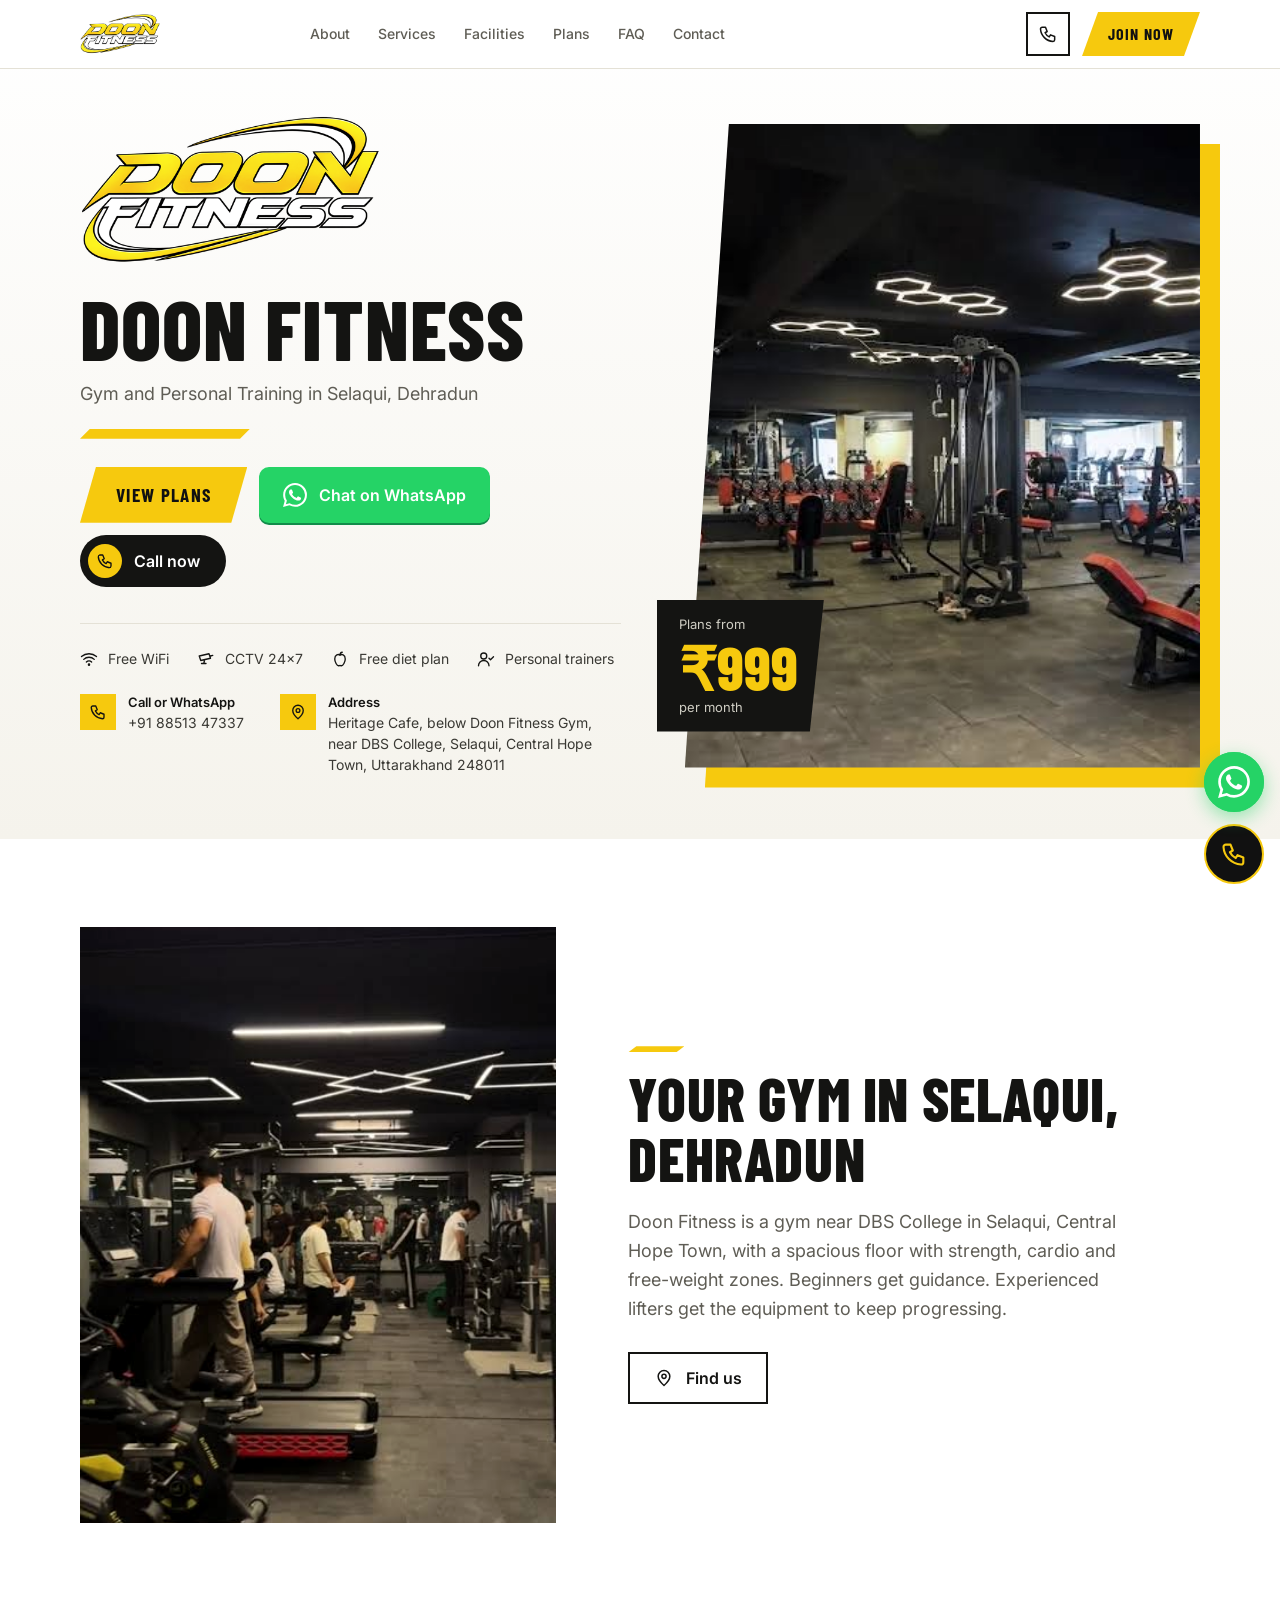
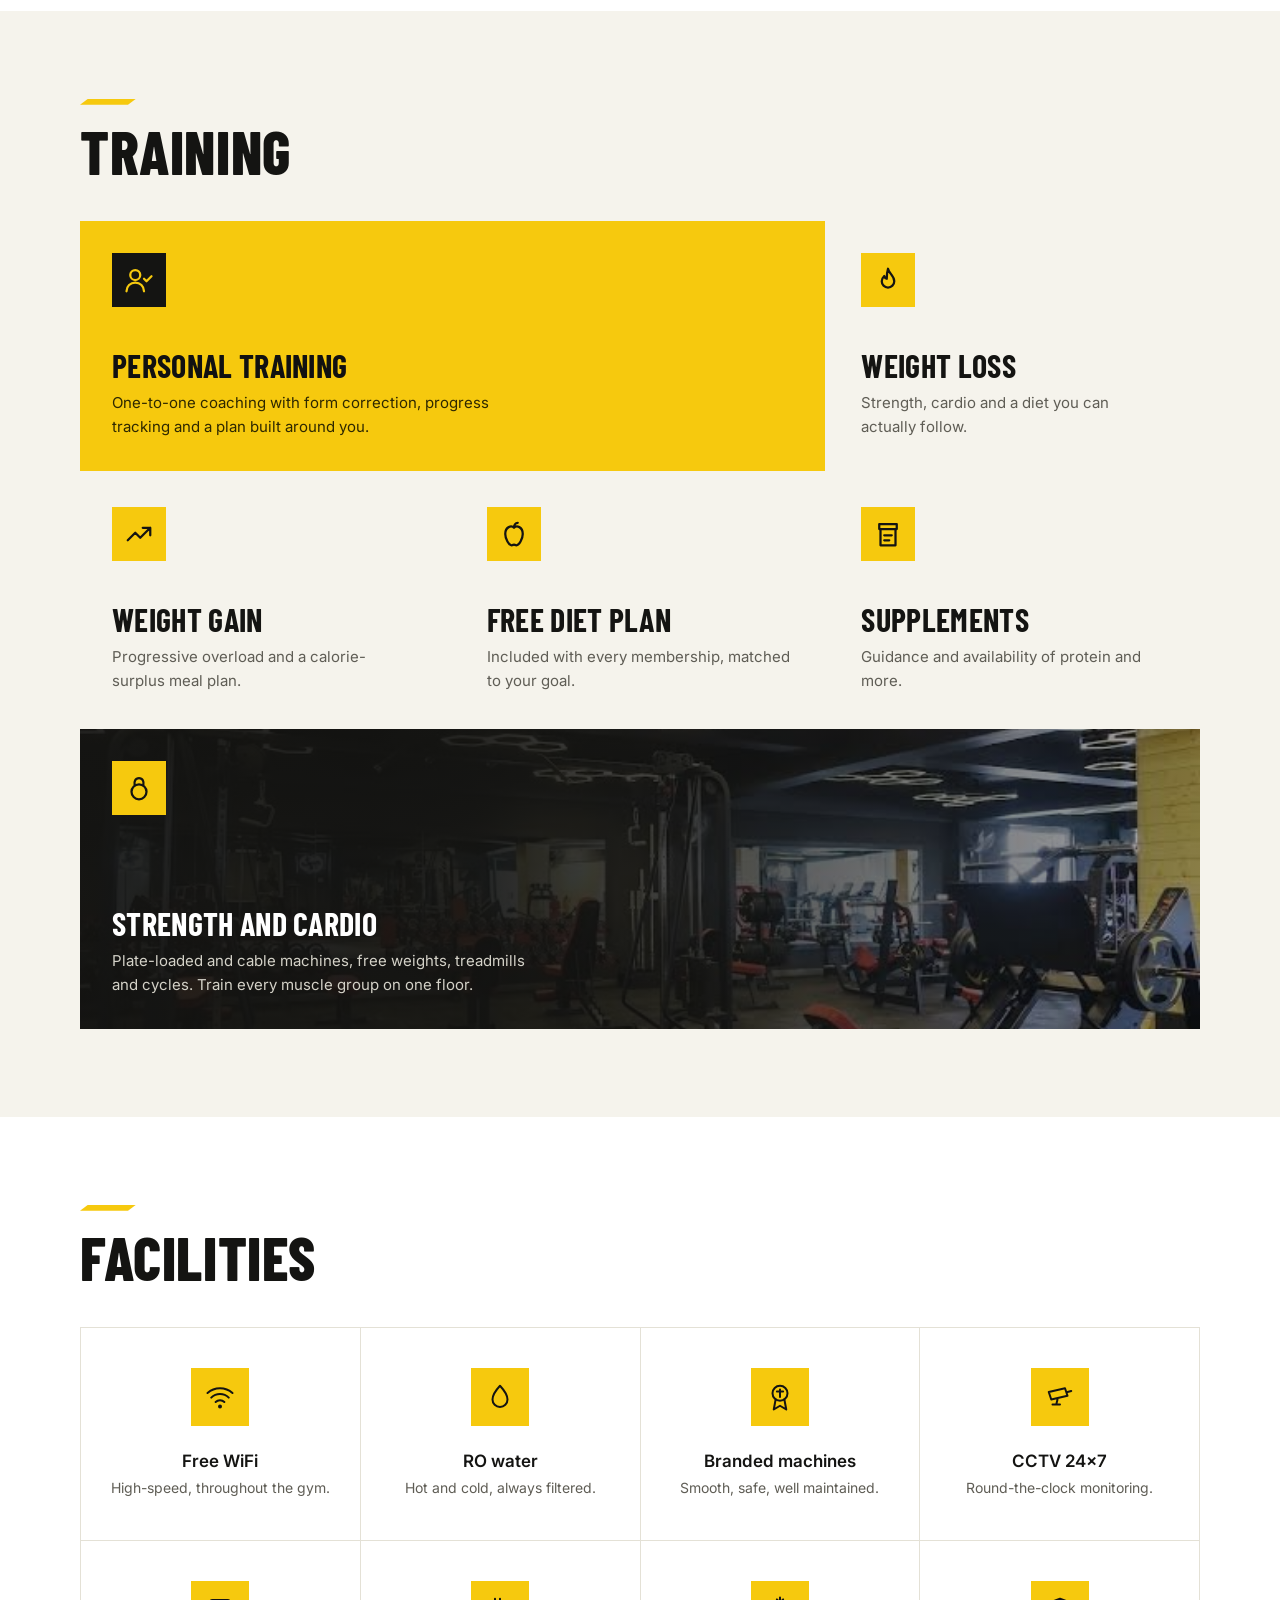
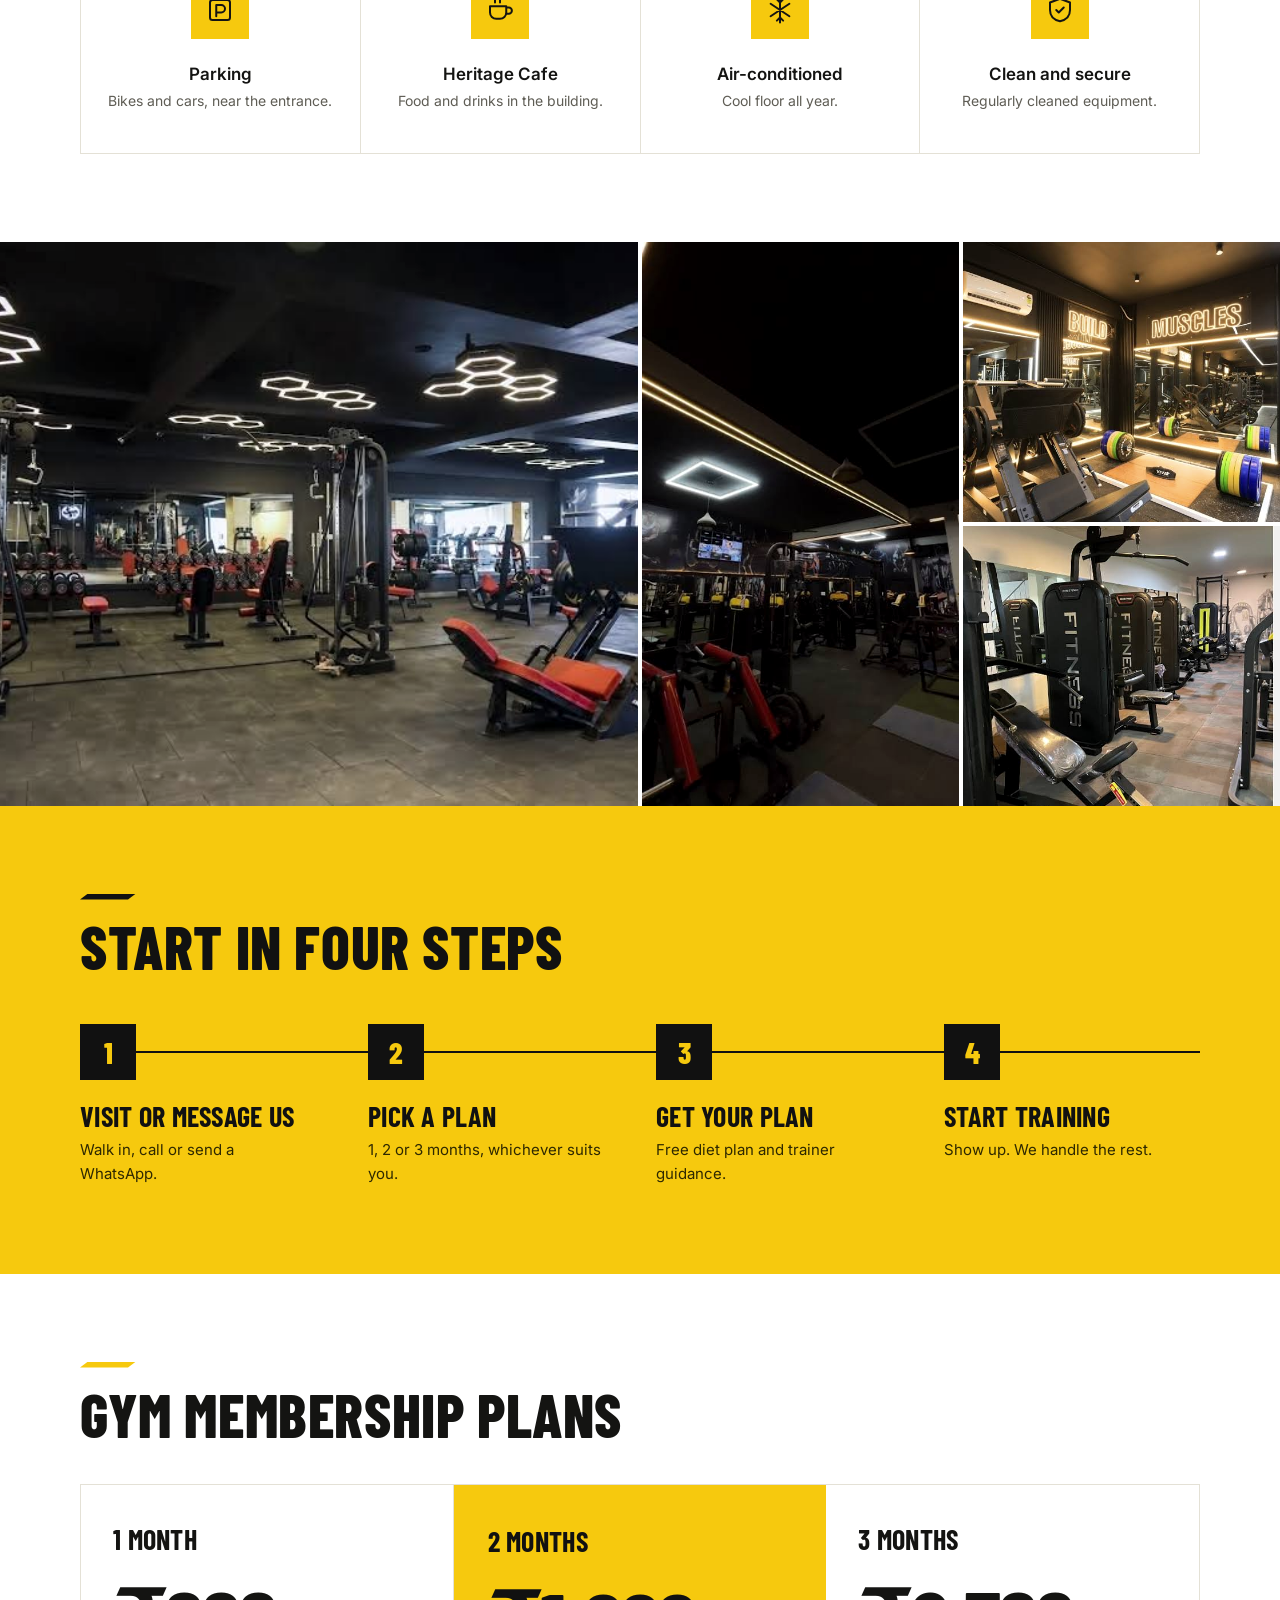
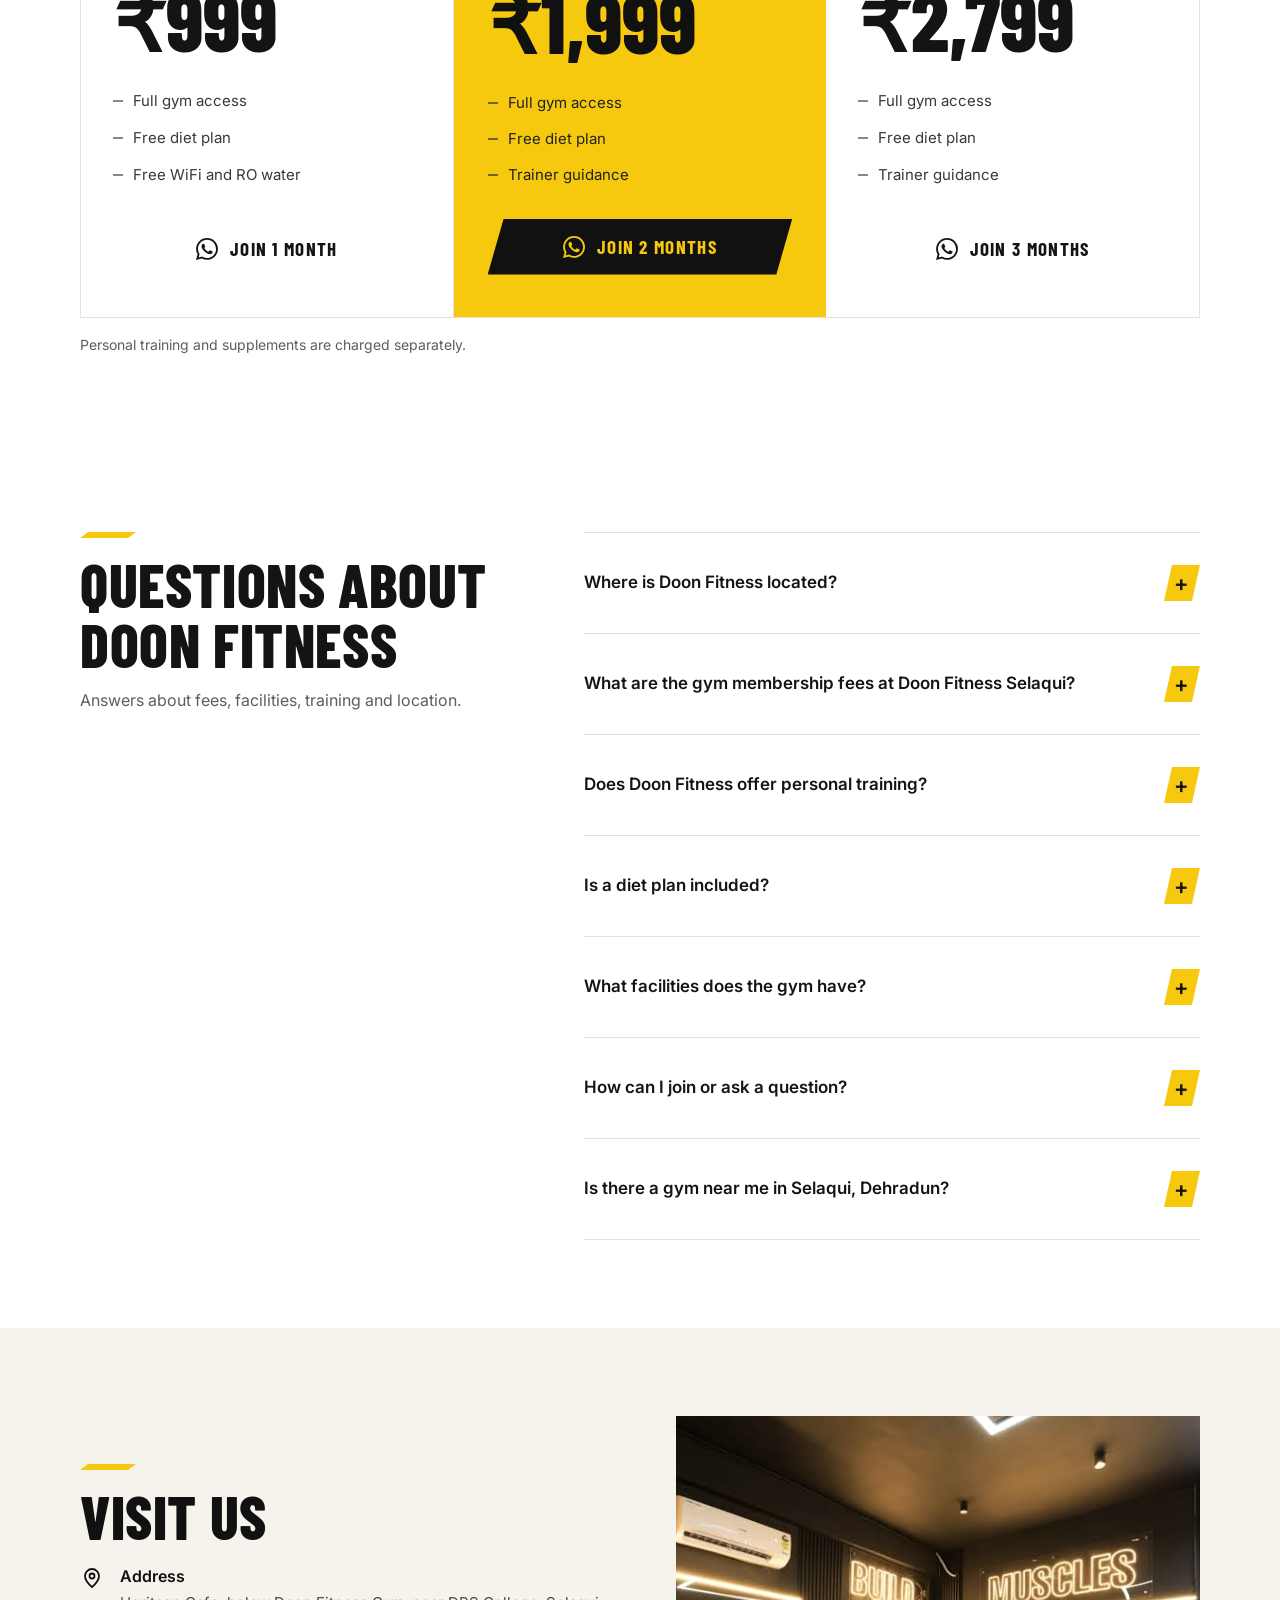
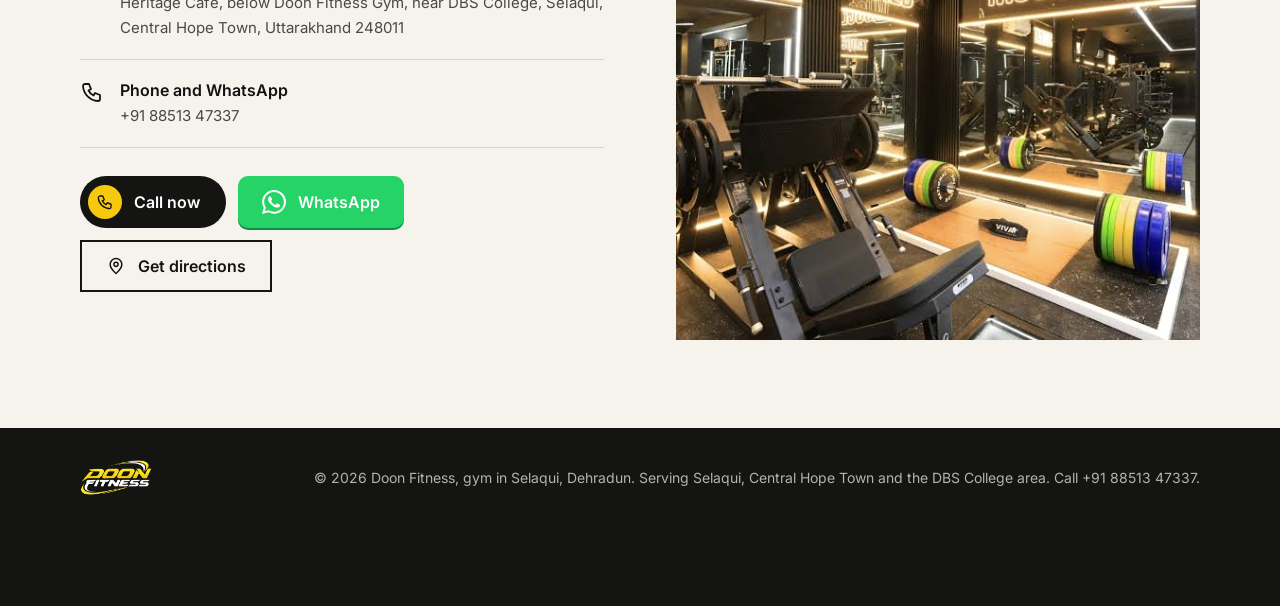
==== index.html @ a1b89c95 "Add files via upload" ====
<!DOCTYPE html>
<html lang="en-IN"><head><meta charset="utf-8">
<meta name="viewport" content="width=device-width, initial-scale=1, viewport-fit=cover">
<title>Doon Fitness Selaqui | Best Gym Near Me in Selaqui, Dehradun | Plans from ₹999</title>
<meta name="description" content="Doon Fitness – gym in Selaqui, Dehradun near DBS College. Branded machines, personal training, free diet plan, free WiFi, RO water, CCTV and parking. Memberships from ₹999/month. Call +91 88513 47337.">
<meta name="keywords" content="Doon Fitness, Doon Fitness Selaqui, Doon Fitness gym, gym near me Selaqui, gym in Selaqui, gym in Selaqui Dehradun, gym near DBS College Selaqui, gym near Central Hope Town, best gym in Selaqui, gym in Dehradun, gym near me Dehradun, personal trainer in Selaqui, personal training Dehradun, gym membership Selaqui, gym fees Selaqui, affordable gym Dehradun, weight loss gym Dehradun, weight gain training Dehradun, gym with diet plan, gym with cafe, 24x7 CCTV gym, fitness centre Selaqui, Uttarakhand gym 248011">
<meta name="author" content="Doon Fitness"><meta name="robots" content="index, follow, max-image-preview:large, max-snippet:-1">
<meta name="theme-color" content="#f6c90e"><meta name="format-detection" content="telephone=yes">
<meta name="geo.region" content="IN-UT"><meta name="geo.placename" content="Selaqui, Dehradun"><meta name="ICBM" content="Selaqui, Dehradun, Uttarakhand, India">
<meta name="language" content="en-IN"><meta name="rating" content="general"><meta name="coverage" content="Worldwide">
<meta property="og:type" content="website"><meta property="og:site_name" content="Doon Fitness"><meta property="og:locale" content="en_IN">
<meta property="og:title" content="Doon Fitness Selaqui | Best Gym Near Me in Selaqui, Dehradun | Plans from ₹999"><meta property="og:description" content="Doon Fitness – gym in Selaqui, Dehradun near DBS College. Branded machines, personal training, free diet plan, free WiFi, RO water, CCTV and parking. Memberships from ₹999/month. Call +91 88513 47337.">
<meta property="business:contact_data:street_address" content="Heritage Cafe, near DBS College, Selaqui"><meta property="business:contact_data:locality" content="Dehradun"><meta property="business:contact_data:region" content="Uttarakhand"><meta property="business:contact_data:postal_code" content="248011"><meta property="business:contact_data:country_name" content="India"><meta property="business:contact_data:phone_number" content="+918851347337">
<meta name="twitter:card" content="summary_large_image"><meta name="twitter:title" content="Doon Fitness Selaqui | Best Gym Near Me in Selaqui, Dehradun | Plans from ₹999"><meta name="twitter:description" content="Doon Fitness – gym in Selaqui, Dehradun near DBS College. Branded machines, personal training, free diet plan, free WiFi, RO water, CCTV and parking. Memberships from ₹999/month. Call +91 88513 47337.">
<script type="application/ld+json">{"@context": "https://schema.org", "@type": "ExerciseGym", "name": "Doon Fitness", "alternateName": ["Doon Fitness Gym", "Doon Fitness Selaqui"], "description": "Doon Fitness – gym in Selaqui, Dehradun near DBS College. Branded machines, personal training, free diet plan, free WiFi, RO water, CCTV and parking. Memberships from ₹999/month. Call +91 88513 47337.", "telephone": "+918851347337", "priceRange": "₹999–₹2,799", "currenciesAccepted": "INR", "address": {"@type": "PostalAddress", "streetAddress": "Heritage Cafe, below Doon Fitness Gym, near DBS College, Selaqui, Central Hope Town", "addressLocality": "Selaqui, Dehradun", "addressRegion": "Uttarakhand", "postalCode": "248011", "addressCountry": "IN"}, "areaServed": ["Selaqui", "Central Hope Town", "Dehradun", "DBS College area"], "amenityFeature": [{"@type": "LocationFeatureSpecification", "name": "Free WiFi", "value": true}, {"@type": "LocationFeatureSpecification", "name": "RO drinking water, hot and cold", "value": true}, {"@type": "LocationFeatureSpecification", "name": "CCTV 24x7 monitoring", "value": true}, {"@type": "LocationFeatureSpecification", "name": "Parking", "value": true}, {"@type": "LocationFeatureSpecification", "name": "Cafe", "value": true}, {"@type": "LocationFeatureSpecification", "name": "Air conditioning", "value": true}, {"@type": "LocationFeatureSpecification", "name": "Branded gym machines", "value": true}, {"@type": "LocationFeatureSpecification", "name": "Free diet plan", "value": true}, {"@type": "LocationFeatureSpecification", "name": "Personal training", "value": true}], "makesOffer": [{"@type": "Offer", "name": "1 month membership", "price": "999", "priceCurrency": "INR", "category": "Gym membership"}, {"@type": "Offer", "name": "2 months membership", "price": "1999", "priceCurrency": "INR", "category": "Gym membership"}, {"@type": "Offer", "name": "3 months membership", "price": "2799", "priceCurrency": "INR", "category": "Gym membership"}], "knowsAbout": ["Personal training", "Weight loss", "Weight gain", "Strength training", "Cardio", "Diet planning"]}</script>
<script type="application/ld+json">{"@context": "https://schema.org", "@type": "FAQPage", "mainEntity": [{"@type": "Question", "name": "Where is Doon Fitness located?", "acceptedAnswer": {"@type": "Answer", "text": "Doon Fitness is at Heritage Cafe, below Doon Fitness Gym, near DBS College, Selaqui, Central Hope Town, Uttarakhand 248011."}}, {"@type": "Question", "name": "What are the gym membership fees at Doon Fitness Selaqui?", "acceptedAnswer": {"@type": "Answer", "text": "Plans are ₹999 for 1 month, ₹1,999 for 2 months and ₹2,799 for 3 months."}}, {"@type": "Question", "name": "Does Doon Fitness offer personal training?", "acceptedAnswer": {"@type": "Answer", "text": "Yes. Personal training is available for weight loss, weight gain and general fitness, and is charged separately from the membership."}}, {"@type": "Question", "name": "Is a diet plan included?", "acceptedAnswer": {"@type": "Answer", "text": "Yes. A free diet plan is included with membership, matched to your goal."}}, {"@type": "Question", "name": "What facilities does the gym have?", "acceptedAnswer": {"@type": "Answer", "text": "Branded machines, free high-speed WiFi, hot and cold RO water, CCTV with 24×7 monitoring, parking, an air-conditioned floor and Heritage Cafe in the same building."}}, {"@type": "Question", "name": "How can I join or ask a question?", "acceptedAnswer": {"@type": "Answer", "text": "Call or WhatsApp +91 88513 47337, or visit the gym near DBS College, Selaqui."}}, {"@type": "Question", "name": "Is there a gym near me in Selaqui, Dehradun?", "acceptedAnswer": {"@type": "Answer", "text": "Yes. Doon Fitness serves Selaqui, Central Hope Town and the DBS College area of Dehradun."}}]}</script>
<link rel="preconnect" href="https://fonts.googleapis.com"><link rel="preconnect" href="https://fonts.gstatic.com" crossorigin>
<link href="https://fonts.googleapis.com/css2?family=Barlow+Condensed:wght@600;700;800&family=Inter:wght@400;500;600&display=swap" rel="stylesheet">
<style>
:root{--bg:#0e0e0e;--bg2:#161616;--card:#1c1c1c;--line:#2d2d2d;--tx:#f5f5f0;--mu:#a8a8a0;--y:#ffd400;--yd:#1a1500;--wa:#25d366;--r:4px;box-sizing:border-box;padding-top:env(safe-area-inset-top,0px);padding-bottom:env(safe-area-inset-bottom,0px)}
html{scroll-behavior:smooth;scroll-padding-top:calc(72px + env(safe-area-inset-top,0px))}
*,*:before,*:after{box-sizing:inherit}
body{margin:0;background:var(--bg);color:var(--tx);font:16px/1.6 Inter,system-ui,sans-serif;-webkit-font-smoothing:antialiased}
h1,h2,h3{font-family:'Barlow Condensed','Arial Narrow',sans-serif;text-transform:uppercase;line-height:1;margin:0;letter-spacing:.01em}
h2{font-size:clamp(36px,6vw,60px);font-weight:800}h3{font-size:24px;font-weight:700}
p{margin:0}a{color:inherit;text-decoration:none}img{max-width:100%;display:block}
.i{width:24px;height:24px;fill:none;stroke:currentColor;stroke-width:1.8;stroke-linecap:round;stroke-linejoin:round;flex:none}
.w{max-width:1160px;margin:0 auto;padding:0 20px}
section{padding:88px 0}
.sh{margin-bottom:44px;max-width:620px}.sh p{color:var(--mu);margin-top:14px}
:focus-visible{outline:3px solid var(--y);outline-offset:3px}
.btn{display:inline-flex;align-items:center;justify-content:center;gap:10px;min-height:48px;padding:0 26px;border:2px solid var(--y);border-radius:var(--r);background:var(--y);color:#111;font:700 15px Inter,sans-serif;cursor:pointer;transition:background .2s,color .2s,transform .2s}
.btn:hover{background:transparent;color:var(--y)}.btn:active{transform:scale(.97)}
.btn.o{background:transparent;color:var(--tx);border-color:#555}.btn.o:hover{border-color:var(--y);color:var(--y)}
.btn.wa{background:var(--wa);border-color:var(--wa);color:#062b13}.btn.wa:hover{background:transparent;color:var(--wa)}
/* nav */
nav{position:fixed;top:0;left:0;right:0;z-index:50;padding-top:env(safe-area-inset-top,0px);background:rgba(14,14,14,.92);backdrop-filter:blur(10px);border-bottom:1px solid var(--line)}
nav .w{display:flex;align-items:center;justify-content:space-between;height:68px}
nav img{height:40px;width:auto}
.links{display:flex;gap:28px;font-size:14px;font-weight:500;color:var(--mu)}.links a:hover{color:var(--y)}
nav .btn{min-height:42px;padding:0 18px;font-size:14px}
/* hero */
.hero{position:relative;min-height:100svh;display:flex;align-items:center;padding:120px 0 80px;background:linear-gradient(90deg,rgba(14,14,14,.95) 30%,rgba(14,14,14,.45)),url([data-uri]) center/cover}
.hero h1{font-size:clamp(54px,11vw,128px);font-weight:800;max-width:900px}
.hero h1 em{font-style:normal;color:var(--y)}
.hero p{max-width:520px;color:#d4d4cc;margin:24px 0 32px;font-size:18px}
.cta{display:flex;flex-wrap:wrap;gap:12px}
.hero .logo{width:min(240px,55vw);margin-bottom:28px}
.pill{display:flex;flex-wrap:wrap;gap:10px;margin-top:40px}
.pill span{display:inline-flex;gap:8px;align-items:center;border:1px solid var(--line);background:rgba(0,0,0,.5);padding:8px 14px;border-radius:var(--r);font-size:14px}
.pill .i{width:18px;height:18px;color:var(--y)}
/* about */
.ab{display:grid;grid-template-columns:1.1fr 1fr;gap:48px;align-items:center}
.ab p{color:var(--mu);margin-top:18px}
.ab ul{list-style:none;padding:0;margin:24px 0 0;display:grid;gap:10px}
.ab li{display:flex;gap:10px;align-items:center}.ab li .i{color:var(--y);width:20px}
.ab .ph{display:grid;grid-template-columns:1fr 1fr;gap:12px}
.ph img{width:100%;height:100%;object-fit:cover;border-radius:var(--r)}
.ph .t{grid-row:span 2;aspect-ratio:9/16}.ph .s{aspect-ratio:1}
/* services */
.bg2{background:var(--bg2)}
.grid{display:grid;grid-template-columns:repeat(auto-fill,minmax(250px,1fr));gap:16px}
.card{background:var(--card);border:1px solid var(--line);border-radius:var(--r);padding:26px;transition:border-color .2s}
.card:hover{border-color:var(--y)}
.ic{width:52px;height:52px;display:grid;place-items:center;background:var(--yd);border:1px solid #4d4100;color:var(--y);border-radius:var(--r);margin-bottom:18px}
.card h3{margin-bottom:8px}.card p{color:var(--mu);font-size:15px}
/* gallery */
.gal{display:grid;grid-template-columns:repeat(4,1fr);grid-auto-rows:210px;gap:12px}
.gal img{width:100%;height:100%;object-fit:cover;border-radius:var(--r)}
.g1{grid-column:span 2;grid-row:span 2}.g2{grid-row:span 2}
/* plans */
.plans{display:grid;grid-template-columns:repeat(3,1fr);gap:16px;align-items:stretch}
.plan{display:flex;flex-direction:column;background:var(--card);border:1px solid var(--line);border-radius:var(--r);padding:32px 28px;position:relative}
.plan.f{border:2px solid var(--y);background:#1f1c0a}
.tag{position:absolute;top:-14px;left:28px;background:var(--y);color:#111;font:700 13px Inter;padding:4px 12px;border-radius:var(--r)}
.pr{font:800 68px/1 'Barlow Condensed';margin:16px 0 4px}.pr small{font-size:22px;color:var(--mu);font-weight:600}
.plan .sv{color:var(--y);font-size:14px;min-height:22px;font-weight:600}
.plan ul{list-style:none;padding:0;margin:22px 0 28px;display:grid;gap:12px;flex:1}
.plan li{display:flex;gap:10px;font-size:15px;color:#d4d4cc}.plan li .i{color:var(--y);width:20px;height:20px}
.plan .btn{width:100%}
.note{color:var(--mu);font-size:14px;margin-top:20px}
/* contact */
.ct{display:grid;grid-template-columns:1fr 1fr;gap:40px}
.row{display:flex;gap:16px;padding:18px 0;border-bottom:1px solid var(--line)}
.row .i{color:var(--y);margin-top:2px}.row b{display:block;font-weight:600}.row span{color:var(--mu);font-size:15px}
.ct .ph2{border-radius:var(--r);overflow:hidden;min-height:320px}.ph2 img{width:100%;height:100%;object-fit:cover}
footer{border-top:1px solid var(--line);padding:32px 0 110px;color:var(--mu);font-size:14px}
footer .w{display:flex;flex-wrap:wrap;gap:16px;align-items:center;justify-content:space-between}footer img{height:36px}
/* floating */
.fab{position:fixed;right:max(16px,env(safe-area-inset-right,0px));bottom:calc(16px + env(safe-area-inset-bottom,0px));z-index:60;display:grid;gap:12px}
.fab button,.fab a{width:58px;height:58px;display:grid;place-items:center;border:0;border-radius:var(--r);cursor:pointer;box-shadow:0 6px 20px rgba(0,0,0,.5)}
.fab .c{background:var(--y);color:#111}.fab .w1{background:var(--wa);color:#fff}
.fab .i{width:28px;height:28px}.fab .w1 .i{fill:currentColor;stroke:none}
.fab .w1:after{content:"";position:absolute}
/* popup */
.ov{position:fixed;inset:0;z-index:100;background:rgba(0,0,0,.7);display:none;align-items:flex-end;justify-content:center;padding:16px;padding-bottom:calc(16px + env(safe-area-inset-bottom,0px))}
.ov.on{display:flex}
.pop{width:100%;max-width:400px;background:#111;border:1px solid var(--line);border-radius:var(--r);overflow:hidden;animation:up .25s ease}
@keyframes up{from{transform:translateY(24px);opacity:0}}
.ph1{display:flex;align-items:center;gap:12px;padding:14px 16px;background:#075e54}
.ph1 b{display:block}.ph1 small{opacity:.8}.ph1 .x{margin-left:auto;background:none;border:0;color:#fff;cursor:pointer;width:44px;height:44px;display:grid;place-items:center;margin-right:-10px}
.av{width:44px;height:44px;background:#fff;border-radius:var(--r);display:grid;place-items:center}.av img{width:34px}
.chat{padding:18px 16px;min-height:150px;background:#0b141a}
.msg{max-width:88%;padding:10px 12px;border-radius:var(--r);font-size:15px;margin-bottom:10px}
.in{background:#202c33}.out{background:#005c4b;margin-left:auto;min-height:44px}
.cur:after{content:"|";animation:bl 1s steps(1) infinite}@keyframes bl{50%{opacity:0}}
.pop .fo{padding:14px 16px;display:grid;gap:10px;background:#111}
.chips{display:flex;flex-wrap:wrap;gap:8px}
.chips button{min-height:40px;padding:0 12px;background:var(--card);color:var(--tx);border:1px solid var(--line);border-radius:var(--r);cursor:pointer;font:500 13px Inter}
.chips button:hover,.chips button.a{border-color:var(--y);color:var(--y)}
@media(max-width:860px){.links{display:none}.ab,.ct,.plans{grid-template-columns:1fr}.gal{grid-template-columns:1fr 1fr;grid-auto-rows:170px}.g1{grid-column:span 2}section{padding:64px 0}.plans{gap:28px}}
@media(prefers-reduced-motion:reduce){*{animation:none!important;transition:none!important;scroll-behavior:auto!important}}

:root{--bg:#0d0d0c;--bg2:#141413;--line:#2a2a28;--tx:#f1efe8;--mu:#9d9b92;--y:#f6c90e;--r:0}
img{filter:contrast(1.04) saturate(.88)}
.hero{background:linear-gradient(180deg,rgba(13,13,12,.55),rgba(13,13,12,.2) 40%,rgba(13,13,12,.92)),url([data-uri]) center/cover;align-items:flex-end;padding:120px 0 72px}
.hero h1{font-size:clamp(64px,15vw,190px);font-weight:800;letter-spacing:-.01em;max-width:none}
.hero p{font-size:18px;max-width:440px;margin:22px 0 30px}
.strip{border-bottom:1px solid var(--line)}.strip .w{display:flex;flex-wrap:wrap;gap:12px 40px;padding-top:20px;padding-bottom:20px;font-size:14px;color:var(--mu)}
.strip span{display:inline-flex;gap:10px;align-items:center}.strip .i{width:18px;height:18px;color:var(--y)}
.ab{grid-template-columns:5fr 6fr;gap:72px}.ab>img{width:100%;aspect-ratio:4/5;object-fit:cover}
.ab p{font-size:18px;max-width:46ch;margin:20px 0 28px}
.list{display:grid;grid-template-columns:1fr 1fr;column-gap:72px;margin-top:40px}
.it{display:grid;grid-template-columns:24px 1fr;gap:18px;padding:24px 0;border-top:1px solid var(--line)}
.it .i{color:var(--y);margin-top:2px}
.it h3{font:600 18px Inter,sans-serif;text-transform:none;letter-spacing:0;line-height:1.3}.it p{color:var(--mu);font-size:15px;margin-top:4px}
.gl{padding:0}.gl .gal{gap:4px}
.gal{grid-auto-rows:260px}
.plans{gap:0;margin-top:40px;border:1px solid var(--line)}
.plan{border:0;border-right:1px solid var(--line);padding:40px 32px;background:none}.plan:last-child{border-right:0}
.plan.f{background:var(--y);color:#111}.plan.f li{color:#222}.plan.f .pr small{color:#333}
.plan h3{font-size:28px}.pr{font-size:84px;margin:24px 0 8px}
.plan ul{margin:20px 0 32px}.plan li{font-size:15px;padding-left:0}
.plan li:before{content:"";width:10px;height:2px;background:currentColor;margin-top:11px;flex:none;opacity:.6}
.btn.k{background:#111;border-color:#111;color:var(--y)}.btn.k:hover{background:transparent;color:#111}
.btn{font-weight:600}
.ct{gap:72px;align-items:center}.ct .ph2{min-height:420px}
.note{margin-top:16px}
.pop,.ph1 .av{border-radius:0}
@media(max-width:860px){.ab,.list,.ct{grid-template-columns:1fr;gap:0}.ab{gap:32px}.ct{gap:36px}.plans{gap:0}.plan{border-right:0;border-bottom:1px solid var(--line)}.plan:last-child{border-bottom:0}.pr{font-size:68px}.hero{padding-bottom:56px}}
.btn{--c1:var(--y);--c2:#f1efe8;--t1:#111;--t2:#111;position:relative;min-height:56px;padding:0 36px;border:0;border-radius:0;font:700 19px/1 'Barlow Condensed','Arial Narrow',sans-serif;letter-spacing:.07em;text-transform:uppercase;color:var(--t1);background:linear-gradient(100deg,var(--c2) 50%,var(--c1) 50%) 100% 0/220% 100%;clip-path:polygon(16px 0,100% 0,calc(100% - 16px) 100%,0 100%);transition:background-position .35s cubic-bezier(.7,0,.2,1),color .25s;gap:12px}
.btn:hover,.btn:focus-visible{background-position:0 0;color:var(--t2);transform:none}
.btn:active{transform:none;filter:brightness(.92)}
.btn.o{--c1:#26261f;--c2:var(--y);--t1:var(--tx);--t2:#111}
.btn.wa{--c1:#25d366;--c2:#f1efe8;--t1:#062b13;--t2:#062b13}
.btn.k{--c1:#111;--c2:#f1efe8;--t1:var(--y);--t2:#111}
.btn .i{width:20px;height:20px}
.btn:focus-visible{outline:none;box-shadow:none;filter:drop-shadow(0 0 0 var(--y)) brightness(1.05)}
nav .btn{min-height:44px;padding:0 26px;font-size:16px}
.plan .btn{width:100%}
.fab button,.fab a{width:56px;height:56px;box-shadow:none;clip-path:polygon(12px 0,100% 0,calc(100% - 12px) 100%,0 100%);transition:filter .2s}
.fab button:hover,.fab a:hover{filter:brightness(1.12)}
.chips button{border-radius:0;clip-path:polygon(8px 0,100% 0,calc(100% - 8px) 100%,0 100%);padding:0 18px;background:#26261f;border:0}
.chips button:hover{background:var(--y);color:#111}

.btn.wa,.btn.call,.btn.map{clip-path:none;font:600 16px/1 Inter,sans-serif;letter-spacing:0;text-transform:none;min-height:52px}
.btn.wa{background:#25d366;color:#fff;border-radius:10px;padding:0 24px;box-shadow:0 2px 0 #128c4a}
.btn.wa:hover,.btn.wa:focus-visible{background:#1ebe5b;color:#fff}
.btn .wi{fill:currentColor;stroke:none;width:24px;height:24px}
.btn.call{background:#f1efe8;color:#111;border-radius:999px;padding:0 26px 0 8px}
.btn.call:hover,.btn.call:focus-visible{background:#fff;color:#111}
.btn.call .i{box-sizing:content-box;width:18px;height:18px;padding:8px;background:#111;color:var(--y);border-radius:50%}
.btn.call:hover .i{animation:ring .5s}
@keyframes ring{25%{transform:rotate(-18deg)}60%{transform:rotate(14deg)}}
.btn.map{background:transparent;color:var(--tx);border:2px solid var(--tx);border-radius:0;padding:0 24px}
.btn.map:hover,.btn.map:focus-visible{background:var(--tx);color:#111}
.btn.map .i{color:var(--y)}.btn.map:hover .i{color:#111}
.btn.pl .wi{width:22px;height:22px}
.callsq{width:44px;height:44px;display:grid;place-items:center;border:2px solid var(--y);color:var(--y);margin-left:auto;margin-right:12px}
.callsq:hover{background:var(--y);color:#111}.callsq .i{width:20px;height:20px}
nav .w{gap:0}.links{margin:0 auto}
.fab button,.fab a{clip-path:none;border-radius:50%;width:60px;height:60px}
.fab .w1{position:relative;background:#25d366;color:#fff;box-shadow:0 6px 18px rgba(37,211,102,.45)}
.fab .w1:before{content:"";position:absolute;inset:0;border-radius:50%;border:2px solid #25d366;animation:pulse 2.4s ease-out infinite}
@keyframes pulse{from{transform:scale(1);opacity:.8}to{transform:scale(1.5);opacity:0}}
.fab .w1 .i{width:32px;height:32px}
.fab .c{background:#111;color:var(--y);border:2px solid var(--y)}
.pop{max-width:380px;background:#efeae2;border:0;border-radius:14px}
.ph1{background:#008069;padding:10px 12px 10px 4px;gap:8px}
.ph1 .x{margin:0;width:40px;height:44px}
.av{border-radius:50%;width:42px;height:42px;overflow:hidden}.av img{width:30px}
.ph1 small{font-size:12px;opacity:.85}
.hc{margin-left:auto;width:44px;height:44px;display:grid;place-items:center;color:#fff}
.chat{background:#efeae2;padding:14px 12px 16px;min-height:210px;display:flex;flex-direction:column;gap:8px}
.day{align-self:center;background:#fff;color:#54656f;font-size:12px;padding:4px 10px;border-radius:8px}
.msg.in{background:#fff;color:#111;border-radius:0 8px 8px 8px;align-self:flex-start;margin:0;box-shadow:0 1px 1px rgba(0,0,0,.13)}
.tm{display:block;text-align:right;font-size:11px;color:#667781;margin-top:2px}
.chat .chips{margin-top:6px}
.chat .chips button{clip-path:none;border-radius:18px;background:#fff;color:#008069;border:1px solid #d1d7db;min-height:36px;padding:0 14px;font:500 13px Inter,sans-serif}
.chat .chips button:hover{background:#008069;color:#fff}
.bar{display:flex;gap:8px;padding:8px;background:#f0f2f5;align-items:center}
.field{flex:1;min-height:46px;background:#fff;border-radius:23px;padding:12px 16px;color:#111;font-size:15px;line-height:1.3;max-height:88px;overflow:auto}
.field:empty:before{content:"Type a message";color:#667781}
.sendb{width:46px;height:46px;border-radius:50%;background:#00a884;display:grid;place-items:center;flex:none}
.sendb .i{width:22px;height:22px;stroke:#fff}
@media(prefers-reduced-motion:reduce){.fab .w1:before{display:none}}

.bento{display:grid;grid-template-columns:repeat(3,1fr);gap:4px;margin-top:40px}
.bt{background:#1d1d1a;padding:32px;display:flex;flex-direction:column;gap:10px;min-height:250px}
.bt.s2{grid-column:span 2}.bt.s3{grid-column:span 3}
.bt .ib{width:30px;height:30px;padding:12px;box-sizing:content-box;color:var(--y);border:1.5px solid #4a4a44;margin-bottom:auto}
.bt h3{font-size:32px}.bt p{color:var(--mu);font-size:15px;max-width:46ch}
.bt.y{background:var(--y);color:#111}.bt.y p{color:#2e2800}.bt.y .ib{color:#111;border-color:#111}
.bt.pic{background:linear-gradient(90deg,rgba(13,13,12,.95) 35%,rgba(13,13,12,.4)),url([data-uri]) center/cover;min-height:300px}
.fg{display:grid;grid-template-columns:repeat(4,1fr);border-top:1px solid var(--line);border-left:1px solid var(--line);margin-top:40px}
.fc{padding:40px 22px;text-align:center;border-right:1px solid var(--line);border-bottom:1px solid var(--line)}
.fc .i{width:44px;height:44px;color:var(--y);stroke-width:1.4;margin:0 auto 18px}
.fc h3{font:600 17px Inter,sans-serif;text-transform:none;letter-spacing:0}.fc p{color:var(--mu);font-size:14px;margin-top:6px}
.st{background:var(--y);color:#111}
.stp{display:grid;grid-template-columns:repeat(4,1fr);gap:32px;margin-top:48px;position:relative}
.stp:before{content:"";position:absolute;top:27px;left:0;right:0;height:2px;background:#111}
.sp{position:relative}
.sp b{display:grid;place-items:center;width:56px;height:56px;background:#111;color:var(--y);font:800 30px 'Barlow Condensed',sans-serif}
.sp h3{margin:22px 0 8px;font-size:28px}.sp p{color:#2e2800;font-size:15px;max-width:26ch}
@media(max-width:860px){.bento{grid-template-columns:1fr}.bt.s2,.bt.s3{grid-column:auto}.bt{min-height:200px}.fg{grid-template-columns:1fr 1fr}.stp{grid-template-columns:1fr;gap:28px}.stp:before{display:none}.sp{display:grid;grid-template-columns:56px 1fr;column-gap:18px}.sp b{grid-row:span 2}.sp h3{margin:0}}

/* refinements */
h2{position:relative;padding-top:22px}h2:before{content:"";position:absolute;top:0;left:0;width:56px;height:6px;background:var(--y);clip-path:polygon(8px 0,100% 0,calc(100% - 8px) 100%,0 100%)}
.st h2:before{background:#111}
#facilities{background:linear-gradient(rgba(13,13,12,.88),rgba(13,13,12,.94)),url([data-uri]) center/cover}
.fg{border-color:rgba(255,255,255,.14)}.fc{border-color:rgba(255,255,255,.14);background:rgba(13,13,12,.35)}
#contact{background:#f1efe8;color:#111}
#contact .row{border-color:#d4d1c6}#contact .row span{color:#4a4943}#contact .row .i{color:#111}
#contact .btn.map{color:#111;border-color:#111}#contact .btn.map:hover{background:#111;color:#f1efe8}#contact .btn.map .i{color:#111}
#contact .btn.map:hover .i{color:var(--y)}
footer{background:#0d0d0c}
.gl .gal{grid-auto-rows:280px}
@media(max-width:860px){
.bento{grid-template-columns:1fr 1fr}.bt{padding:22px 18px;min-height:210px}.bt h3{font-size:24px}.bt p{font-size:14px}
.bt.s2,.bt.s3{grid-column:span 2}
.gal{grid-template-columns:1fr 1fr;grid-auto-rows:190px}.g1{grid-column:span 2;grid-row:span 1}.g2{grid-row:auto}.gl .gal{grid-auto-rows:190px}
.fc{padding:30px 14px}h2{font-size:40px}}
.btn.o.pl{--c1:#34342d}.gal img:last-child{grid-column:span 2}@media(min-width:861px){.gal img:last-child{grid-column:auto}}.plan .btn.o.pl{border:0}
/* light theme */
:root{--bg:#fff;--bg2:#f5f3ec;--card:#fff;--line:#e4e1d6;--tx:#141412;--mu:#5f5d55}
nav{background:rgba(255,255,255,.94)}.links a:hover{color:#000}
.btn.o{--c1:#ece9de;--t1:#141412;--t2:#111}.btn.o.pl{--c1:#ece9de}
.btn.map,#contact .btn.map{color:#141412;border-color:#141412}.btn.map:hover,#contact .btn.map:hover{background:#141412;color:#fff}
.btn.map .i,#contact .btn.map .i{color:#141412}.btn.map:hover .i,#contact .btn.map:hover .i{color:var(--y)}
.btn.call{background:#141412;color:#fff}.btn.call:hover,.btn.call:focus-visible{background:#2d2d29;color:#fff}.btn.call .i{background:var(--y);color:#111}
.strip{border:0}.strip .i{color:#141412}
.bt{background:#f5f3ec}.bt .ib{color:#141412;background:var(--y);border:0}
.bt.y .ib{background:#141412;color:var(--y)}
.bt.pic{color:#fff;background:linear-gradient(90deg,rgba(20,20,18,.92) 35%,rgba(20,20,18,.35)),url([data-uri]) center/cover}.bt.pic p{color:#d4d2c8}
#facilities{background:#fff}.fg{border-color:var(--line)}.fc{background:none;border-color:var(--line)}
.fc .i{box-sizing:content-box;width:30px;height:30px;padding:14px;background:var(--y);color:#141412;stroke-width:1.6}
.plan{background:#fff}.plan li{color:#3a3934}.plan.f li{color:#222}
#contact{background:#f5f3ec}
footer{background:#141412;color:#b5b3a9;border:0}
.callsq{border-color:#141412;color:#141412}.callsq:hover{background:var(--y)}
.h2s{padding:116px 0 64px;background:linear-gradient(180deg,#fff,#f5f3ec);overflow:hidden}
.hg{display:grid;grid-template-columns:1.05fr 1fr;gap:64px;align-items:center}
.hl h1{font-size:clamp(68px,9.5vw,136px);font-weight:800;color:#141412;max-width:none}
.hl h1:after{content:"";display:block;width:170px;height:10px;margin-top:24px;background:var(--y);clip-path:polygon(10px 0,100% 0,calc(100% - 10px) 100%,0 100%)}
.hl p{color:var(--mu);font-size:19px;max-width:460px;margin:26px 0 32px}
.hl .strip{display:flex;flex-wrap:wrap;gap:12px 28px;margin-top:36px;padding-top:24px;border-top:1px solid var(--line);color:#3a3934;font-size:14px}
.hl .strip .w{display:contents}
.hr{position:relative;aspect-ratio:4/5}
.hr:before{content:"";position:absolute;inset:20px -20px -20px 20px;background:var(--y);clip-path:polygon(44px 0,100% 0,100% 100%,0 100%)}
.hr img{position:relative;width:100%;height:100%;object-fit:cover;clip-path:polygon(44px 0,100% 0,100% 100%,0 100%)}
.off{position:absolute;left:-28px;bottom:36px;z-index:2;background:#141412;color:#fff;padding:18px 26px 18px 22px;display:grid;line-height:1;clip-path:polygon(0 0,100% 0,calc(100% - 14px) 100%,0 100%)}
.off small{font-size:13px;color:#cfcdc3}.off b{font:800 60px/1 'Barlow Condensed','Arial Narrow',sans-serif;color:var(--y);margin:6px 0 4px}
@media(max-width:860px){.hg{grid-template-columns:1fr;gap:44px}.h2s{padding:92px 0 40px}.hr{aspect-ratio:1/1.05;margin-right:20px}.off{left:-8px;bottom:22px}.off b{font-size:48px}.hl h1{font-size:72px}}

.brand{display:flex;align-items:center;gap:16px;margin-bottom:28px}
.brand img{width:120px;height:auto}
.brand b{display:block;font:800 30px/1 'Barlow Condensed','Arial Narrow',sans-serif;text-transform:uppercase;letter-spacing:.02em;color:#141412}
.brand span{display:block;color:var(--mu);font-size:14px;margin-top:6px}
.hl h1{font-size:clamp(60px,8.2vw,116px)}
.info{display:grid;grid-template-columns:auto 1fr;gap:20px 36px;margin-top:24px}
.info a{display:flex;gap:12px;align-items:flex-start;font-size:14px;color:#3a3934;line-height:1.5}
.info b{display:block;font:600 13px Inter,sans-serif;color:#141412;margin-bottom:2px}
.info .i{box-sizing:content-box;width:18px;height:18px;padding:9px;background:var(--y);color:#141412;flex:none}
.info a:hover b{text-decoration:underline}
@media(max-width:860px){.info{grid-template-columns:1fr}.brand img{width:96px}.brand b{font-size:26px}.hl h1{font-size:68px}}

.hl .brand{flex-direction:column;align-items:flex-start;gap:20px;margin-bottom:8px}
.hl .brand img{width:min(300px,70vw)}
.hl .brand b{font-size:clamp(48px,7vw,84px)}
.hl .brand span{font-size:18px;margin-top:10px}
.hl .brand:after{content:"";display:block;width:170px;height:10px;background:var(--y);clip-path:polygon(10px 0,100% 0,calc(100% - 10px) 100%,0 100%)}
.hl .cta{margin-top:28px}

.hl .brand h1{font-size:clamp(48px,7vw,84px);font-weight:800;color:#141412;margin:0;max-width:none}.hl .brand h1:after{display:none}
.faq{display:grid;grid-template-columns:1fr 1.4fr;gap:64px}.fp{color:var(--mu);margin-top:14px}
details{border-top:1px solid var(--line)}details:last-child{border-bottom:1px solid var(--line)}
summary{list-style:none;cursor:pointer;display:flex;justify-content:space-between;gap:20px;align-items:center;padding:22px 0;font:600 17px/1.4 Inter,sans-serif;min-height:56px}
summary::-webkit-details-marker{display:none}
summary:after{content:"+";flex:none;display:grid;place-items:center;width:36px;height:36px;background:var(--y);font:600 22px/1 Inter,sans-serif;color:#141412;clip-path:polygon(8px 0,100% 0,calc(100% - 8px) 100%,0 100%)}
details[open] summary:after{content:"–"}
details p{color:var(--mu);padding:0 56px 24px 0;max-width:60ch}
@media(max-width:860px){.faq{grid-template-columns:1fr;gap:28px}details p{padding-right:0}}
</style></head><body>
<svg width="0" height="0" style="position:absolute" aria-hidden="true"><defs>
<symbol id="wifi" viewBox="0 0 24 24"><path d="M2 8.8a15 15 0 0 1 20 0M5 12.5a10 10 0 0 1 14 0M8.5 16a5 5 0 0 1 7 0"/><circle cx="12" cy="19.5" r=".8"/></symbol>
<symbol id="drop" viewBox="0 0 24 24"><path d="M12 3s6 6.5 6 11a6 6 0 0 1-12 0c0-4.5 6-11 6-11z"/></symbol>
<symbol id="dumb" viewBox="0 0 24 24"><path d="M6 6v12M3 9v6M18 6v12M21 9v6M6 12h12"/></symbol>
<symbol id="cam" viewBox="0 0 24 24"><path d="M3 8h13v8H3zM16 11l5-3v8l-5-3"/></symbol>
<symbol id="clock" viewBox="0 0 24 24"><circle cx="12" cy="12" r="9"/><path d="M12 7v5l3 2"/></symbol>
<symbol id="park" viewBox="0 0 24 24"><rect x="4" y="4" width="16" height="16" rx="2"/><path d="M9 17V8h4a3 3 0 0 1 0 6H9"/></symbol>
<symbol id="cafe" viewBox="0 0 24 24"><path d="M4 9h13v5a5 5 0 0 1-5 5H9a5 5 0 0 1-5-5zM17 10h2a2 2 0 0 1 0 5h-2M8 3v3M12 3v3"/></symbol>
<symbol id="diet" viewBox="0 0 24 24"><rect x="5" y="4" width="14" height="17" rx="2"/><path d="M9 4V3h6v1M9 11h6M9 15h4"/></symbol>
<symbol id="user" viewBox="0 0 24 24"><circle cx="12" cy="8" r="4"/><path d="M4 21a8 8 0 0 1 16 0"/></symbol>
<symbol id="down" viewBox="0 0 24 24"><path d="M12 4v14M6 12l6 6 6-6"/></symbol>
<symbol id="up" viewBox="0 0 24 24"><path d="M12 20V6M6 12l6-6 6 6"/></symbol>
<symbol id="pill" viewBox="0 0 24 24"><rect x="3" y="9" width="18" height="6" rx="3" transform="rotate(-35 12 12)"/><path d="M9.5 8.5l6 6"/></symbol>
<symbol id="heart" viewBox="0 0 24 24"><path d="M12 20s-8-5-8-11a4.5 4.5 0 0 1 8-2.5A4.5 4.5 0 0 1 20 9c0 6-8 11-8 11z"/></symbol>
<symbol id="ac" viewBox="0 0 24 24"><rect x="3" y="5" width="18" height="7" rx="1"/><path d="M7 16v2M12 16v4M17 16v2"/></symbol>
<symbol id="lock" viewBox="0 0 24 24"><rect x="5" y="11" width="14" height="10" rx="2"/><path d="M8 11V8a4 4 0 0 1 8 0v3"/></symbol>
<symbol id="chk" viewBox="0 0 24 24"><path d="M5 12.5l4.5 4.5L19 7"/></symbol>
<symbol id="pin" viewBox="0 0 24 24"><path d="M12 21s7-6 7-11a7 7 0 0 0-14 0c0 5 7 11 7 11z"/><circle cx="12" cy="10" r="2.5"/></symbol>
<symbol id="ph" viewBox="0 0 24 24"><path d="M5 4h4l2 5-2.5 1.5a11 11 0 0 0 5 5L15 13l5 2v4a2 2 0 0 1-2 2A16 16 0 0 1 3 6a2 2 0 0 1 2-2z"/></symbol>
<symbol id="x" viewBox="0 0 24 24"><path d="M6 6l12 12M18 6L6 18"/></symbol>
<symbol id="wa" viewBox="0 0 24 24"><path d="M12 2a10 10 0 0 0-8.6 15L2 22l5.2-1.4A10 10 0 1 0 12 2zm5.4 14.2c-.2.6-1.3 1.2-1.8 1.2-.5.1-1 .2-3.3-.7-2.8-1.2-4.6-4-4.7-4.2-.1-.2-1.100-1.500-1.100-2.800s.7-2 1-2.300c.2-.3.5-.3.700-.3h.5c.2 0 .4 0 .6.5l.9 2.200c.1.200.1.400 0 .5l-.4.600c-.1.200-.3.300-.1.600.2.300.8 1.300 1.700 2.100 1.100 1 2.100 1.300 2.400 1.400.3.100.4.100.6-.1l.8-1c.2-.3.4-.2.600-.1l2 1c.3.100.5.200.5.300.1.200.1.700-.1 1.300z"/></symbol>
<symbol id="flame" viewBox="0 0 24 24"><path d="M12 3c.5 3.500 5 5.500 5 10a5 5 0 0 1-10 0c0-2 1-3.200 2-4.200.300 1.300 1 2 2 2.200C11 8.500 11.200 5.500 12 3z"/></symbol><symbol id="trend" viewBox="0 0 24 24"><path d="M3 17l6-6 4 4 8-8M15 7h6v6"/></symbol><symbol id="pt" viewBox="0 0 24 24"><circle cx="9" cy="8" r="4"/><path d="M2 21a7 7 0 0 1 14 0M16 11l2 2 4-4"/></symbol><symbol id="apple" viewBox="0 0 24 24"><path d="M12 7c-2-2-7-1-7 5 0 4 3 9 5 9 1 0 1.500-.5 2-.5s1 .5 2 .5c2 0 5-5 5-9 0-6-5-7-7-5zM12 7c0-2 1-4 3-4"/></symbol><symbol id="tub" viewBox="0 0 24 24"><path d="M5 4h14v4H5zM6 8h12v13H6zM9 13h6M9 17h4"/></symbol><symbol id="pulse" viewBox="0 0 24 24"><path d="M22 12h-4l-3 9L9 3l-3 9H2"/></symbol><symbol id="kb" viewBox="0 0 24 24"><path d="M8.500 9.500C8 7 9 4 12 4s4 3 3.500 5.500"/><circle cx="12" cy="15" r="6"/></symbol><symbol id="badge" viewBox="0 0 24 24"><circle cx="12" cy="9" r="6"/><path d="M8.500 14L7 22l5-3 5 3-1.500-8M12 6v6M9.500 7.500h5"/></symbol><symbol id="cctv" viewBox="0 0 24 24"><path d="M3 8l13-3 2 6-13 3zM10 14l-1 4M6 18h6M18 8l3-.8"/></symbol><symbol id="snow" viewBox="0 0 24 24"><path d="M12 2v20M4.500 7l15 10M19.500 7l-15 10M9.500 3.500L12 6l2.500-2.500M9.500 20.500L12 18l2.500 2.500"/></symbol><symbol id="shield" viewBox="0 0 24 24"><path d="M12 3l8 3v6c0 5-3.500 8-8 9-4.500-1-8-4-8-9V6zM9 12l2 2 4-4"/></symbol><symbol id="waf" viewBox="0 0 24 24"><path d="M17.472 14.382c-.297-.149-1.758-.867-2.03-.967-.273-.099-.471-.148-.67.15-.197.297-.767.966-.94 1.164-.173.199-.347.223-.644.075-.297-.15-1.255-.463-2.39-1.475-.883-.788-1.48-1.761-1.653-2.059-.173-.297-.018-.458.13-.606.134-.133.298-.347.446-.52.149-.174.198-.298.298-.497.099-.198.05-.371-.025-.52-.075-.149-.669-1.612-.916-2.207-.242-.579-.487-.5-.669-.51-.173-.008-.371-.01-.57-.01-.198 0-.52.074-.792.372-.272.297-1.04 1.016-1.04 2.479 0 1.462 1.065 2.875 1.213 3.074.149.198 2.096 3.2 5.077 4.487.709.306 1.262.489 1.694.625.712.227 1.36.195 1.871.118.571-.085 1.758-.719 2.006-1.413.248-.694.248-1.289.173-1.413-.074-.124-.272-.198-.57-.347m-5.421 7.403h-.004a9.87 9.87 0 01-5.031-1.378l-.361-.214-3.741.982.998-3.648-.235-.374a9.86 9.86 0 01-1.51-5.26c.001-5.45 4.436-9.884 9.888-9.884 2.64 0 5.122 1.03 6.988 2.898a9.825 9.825 0 012.893 6.994c-.003 5.45-4.437 9.884-9.885 9.884m8.413-18.297A11.815 11.815 0 0012.05 0C5.495 0 .16 5.335.157 11.892c0 2.096.547 4.142 1.588 5.945L.057 24l6.305-1.654a11.882 11.882 0 005.683 1.448h.005c6.554 0 11.89-5.335 11.893-11.893a11.821 11.821 0 00-3.48-8.413z"/></symbol><symbol id="send" viewBox="0 0 24 24"><path d="M22 2L11 13M22 2l-7 20-4-9-9-4z"/></symbol>
<symbol id="bolt" viewBox="0 0 24 24"><path d="M13 2L4 14h7l-1 8 9-12h-7z"/></symbol>
</defs></svg>

<nav><div class="w"><a href="#top" aria-label="Doon Fitness home"><img src="[data-uri]" alt="Doon Fitness"></a>
<div class="links"><a href="#about">About</a><a href="#services">Services</a><a href="#facilities">Facilities</a><a href="#plans">Plans</a><a href="#faq">FAQ</a><a href="#contact">Contact</a></div>
<a class="callsq" href="tel:+918851347337" aria-label="Call"><svg class="i"><use href="#ph"/></svg></a><a class="btn" href="#plans">Join now</a></div></nav>

<header class="h2s" id="top"><div class="w hg"><div class="hl">
<div class="brand"><img src="[data-uri]" alt="Doon Fitness logo"><div><h1>Doon Fitness</h1><span>Gym and Personal Training in Selaqui, Dehradun</span></div></div>
<div class="cta"><a class="btn" href="#plans">View plans</a><button class="btn wa" data-wa="Hi Doon Fitness, I want to join the gym."><svg class="i wi"><use href="#waf"/></svg>Chat on WhatsApp</button><a class="btn call" href="tel:+918851347337"><svg class="i"><use href="#ph"/></svg>Call now</a></div>
<div class="strip"><span><svg class="i"><use href="#wifi"/></svg>Free WiFi</span><span><svg class="i"><use href="#cctv"/></svg>CCTV 24×7</span><span><svg class="i"><use href="#apple"/></svg>Free diet plan</span><span><svg class="i"><use href="#pt"/></svg>Personal trainers</span></div>
<div class="info"><a href="tel:+918851347337"><svg class="i"><use href="#ph"/></svg><span><b>Call or WhatsApp</b>+91 88513 47337</span></a><a target="_blank" rel="noopener" href="https://www.google.com/maps/search/?api=1&query=Doon+Fitness+Gym+Selaqui+Dehradun"><svg class="i"><use href="#pin"/></svg><span><b>Address</b>Heritage Cafe, below Doon Fitness Gym, near DBS College, Selaqui, Central Hope Town, Uttarakhand 248011</span></a></div>
</div><div class="hr"><img src="[data-uri]" alt="Doon Fitness workout floor"><div class="off"><small>Plans from</small><b>₹999</b><small>per month</small></div></div></div></header>
<section id="about"><div class="w ab"><img src="[data-uri]" alt="Members training on treadmills"><div>
<h2>Your gym in Selaqui, Dehradun</h2>
<p>Doon Fitness is a gym near DBS College in Selaqui, Central Hope Town, with a spacious floor with strength, cardio and free-weight zones. Beginners get guidance. Experienced lifters get the equipment to keep progressing.</p>
<a class="btn map" href="#contact"><svg class="i"><use href="#pin"/></svg>Find us</a></div></div></section>
<section id="services" class="bg2"><div class="w"><h2>Training</h2><div class="bento"><div class="bt s2 y"><svg class="i ib"><use href="#pt"/></svg><h3>Personal training</h3><p>One-to-one coaching with form correction, progress tracking and a plan built around you.</p></div><div class="bt "><svg class="i ib"><use href="#flame"/></svg><h3>Weight loss</h3><p>Strength, cardio and a diet you can actually follow.</p></div><div class="bt "><svg class="i ib"><use href="#trend"/></svg><h3>Weight gain</h3><p>Progressive overload and a calorie-surplus meal plan.</p></div><div class="bt "><svg class="i ib"><use href="#apple"/></svg><h3>Free diet plan</h3><p>Included with every membership, matched to your goal.</p></div><div class="bt "><svg class="i ib"><use href="#tub"/></svg><h3>Supplements</h3><p>Guidance and availability of protein and more.</p></div><div class="bt s3 pic"><svg class="i ib"><use href="#kb"/></svg><h3>Strength and cardio</h3><p>Plate-loaded and cable machines, free weights, treadmills and cycles. Train every muscle group on one floor.</p></div></div></div></section>
<section id="facilities"><div class="w"><h2>Facilities</h2><div class="fg"><div class="fc"><svg class="i"><use href="#wifi"/></svg><h3>Free WiFi</h3><p>High-speed, throughout the gym.</p></div><div class="fc"><svg class="i"><use href="#drop"/></svg><h3>RO water</h3><p>Hot and cold, always filtered.</p></div><div class="fc"><svg class="i"><use href="#badge"/></svg><h3>Branded machines</h3><p>Smooth, safe, well maintained.</p></div><div class="fc"><svg class="i"><use href="#cctv"/></svg><h3>CCTV 24×7</h3><p>Round-the-clock monitoring.</p></div><div class="fc"><svg class="i"><use href="#park"/></svg><h3>Parking</h3><p>Bikes and cars, near the entrance.</p></div><div class="fc"><svg class="i"><use href="#cafe"/></svg><h3>Heritage Cafe</h3><p>Food and drinks in the building.</p></div><div class="fc"><svg class="i"><use href="#snow"/></svg><h3>Air-conditioned</h3><p>Cool floor all year.</p></div><div class="fc"><svg class="i"><use href="#shield"/></svg><h3>Clean and secure</h3><p>Regularly cleaned equipment.</p></div></div></div></section>
<section class="gl"><div class="gal">
<img class="g1" src="[data-uri]" alt="Main workout floor"><img class="g2" src="[data-uri]" alt="Gym floor at night"><img src="[data-uri]" alt="Squat and leg press area"><img src="[data-uri]" alt="Branded strength machines"></div></section>
<section class="st"><div class="w"><h2>Start in four steps</h2><div class="stp"><div class="sp"><b>1</b><h3>Visit or message us</h3><p>Walk in, call or send a WhatsApp.</p></div><div class="sp"><b>2</b><h3>Pick a plan</h3><p>1, 2 or 3 months, whichever suits you.</p></div><div class="sp"><b>3</b><h3>Get your plan</h3><p>Free diet plan and trainer guidance.</p></div><div class="sp"><b>4</b><h3>Start training</h3><p>Show up. We handle the rest.</p></div></div></div></section>
<section id="plans"><div class="w"><h2>Gym membership plans</h2>
<div class="plans">
<div class="plan"><h3>1 month</h3><div class="pr">₹999</div><ul><li>Full gym access</li><li>Free diet plan</li><li>Free WiFi and RO water</li></ul><button class="btn o pl" data-wa="Hi Doon Fitness, I want to join the 1 month plan (₹999)."><svg class="i wi"><use href="#waf"/></svg>Join 1 month</button></div>
<div class="plan f"><h3>2 months</h3><div class="pr">₹1,999</div><ul><li>Full gym access</li><li>Free diet plan</li><li>Trainer guidance</li></ul><button class="btn k pl" data-wa="Hi Doon Fitness, I want to join the 2 month plan (₹1,999)."><svg class="i wi"><use href="#waf"/></svg>Join 2 months</button></div>
<div class="plan"><h3>3 months</h3><div class="pr">₹2,799</div><ul><li>Full gym access</li><li>Free diet plan</li><li>Trainer guidance</li></ul><button class="btn o pl" data-wa="Hi Doon Fitness, I want to join the 3 month plan (₹2,799)."><svg class="i wi"><use href="#waf"/></svg>Join 3 months</button></div>
</div><p class="note">Personal training and supplements are charged separately.</p></div></section>
<section id="faq"><div class="w faq"><div><h2>Questions about Doon Fitness</h2><p class="fp">Answers about fees, facilities, training and location.</p></div><div><details><summary>Where is Doon Fitness located?</summary><p>Doon Fitness is at Heritage Cafe, below Doon Fitness Gym, near DBS College, Selaqui, Central Hope Town, Uttarakhand 248011.</p></details><details><summary>What are the gym membership fees at Doon Fitness Selaqui?</summary><p>Plans are ₹999 for 1 month, ₹1,999 for 2 months and ₹2,799 for 3 months.</p></details><details><summary>Does Doon Fitness offer personal training?</summary><p>Yes. Personal training is available for weight loss, weight gain and general fitness, and is charged separately from the membership.</p></details><details><summary>Is a diet plan included?</summary><p>Yes. A free diet plan is included with membership, matched to your goal.</p></details><details><summary>What facilities does the gym have?</summary><p>Branded machines, free high-speed WiFi, hot and cold RO water, CCTV with 24×7 monitoring, parking, an air-conditioned floor and Heritage Cafe in the same building.</p></details><details><summary>How can I join or ask a question?</summary><p>Call or WhatsApp +91 88513 47337, or visit the gym near DBS College, Selaqui.</p></details><details><summary>Is there a gym near me in Selaqui, Dehradun?</summary><p>Yes. Doon Fitness serves Selaqui, Central Hope Town and the DBS College area of Dehradun.</p></details></div></div></section>
<section id="contact" class="bg2"><div class="w ct"><div>
<h2>Visit us</h2>
<div class="row"><svg class="i"><use href="#pin"/></svg><div><b>Address</b><span>Heritage Cafe, below Doon Fitness Gym, near DBS College, Selaqui, Central Hope Town, Uttarakhand 248011</span></div></div>
<div class="row"><svg class="i"><use href="#ph"/></svg><div><b>Phone and WhatsApp</b><span>+91 88513 47337</span></div></div>
<div class="cta" style="margin-top:28px"><a class="btn call" href="tel:+918851347337"><svg class="i"><use href="#ph"/></svg>Call now</a><button class="btn wa" data-wa="Hi Doon Fitness, I want to know more about the gym."><svg class="i wi"><use href="#waf"/></svg>WhatsApp</button><a class="btn map" target="_blank" rel="noopener" href="https://www.google.com/maps/search/?api=1&query=Doon+Fitness+Gym+Selaqui+Dehradun"><svg class="i"><use href="#pin"/></svg>Get directions</a></div></div>
<div class="ph2"><img src="[data-uri]" alt="Doon Fitness interior"></div></div></section>
<footer><div class="w"><img src="[data-uri]" alt="Doon Fitness"><span>© 2026 Doon Fitness, gym in Selaqui, Dehradun. Serving Selaqui, Central Hope Town and the DBS College area. Call +91 88513 47337.</span></div></footer>

<div class="fab"><button class="w1" id="openWa" aria-label="Chat on WhatsApp"><svg class="i"><use href="#waf"/></svg></button><a class="c" href="tel:+918851347337" aria-label="Call Doon Fitness"><svg class="i"><use href="#ph"/></svg></a></div>

<div class="ov" id="ov" role="dialog" aria-modal="true" aria-label="WhatsApp chat"><div class="pop">
<div class="ph1"><button class="x" id="cl" aria-label="Close"><svg class="i"><path d="M15 5l-7 7 7 7"/></svg></button><div class="av"><img src="[data-uri]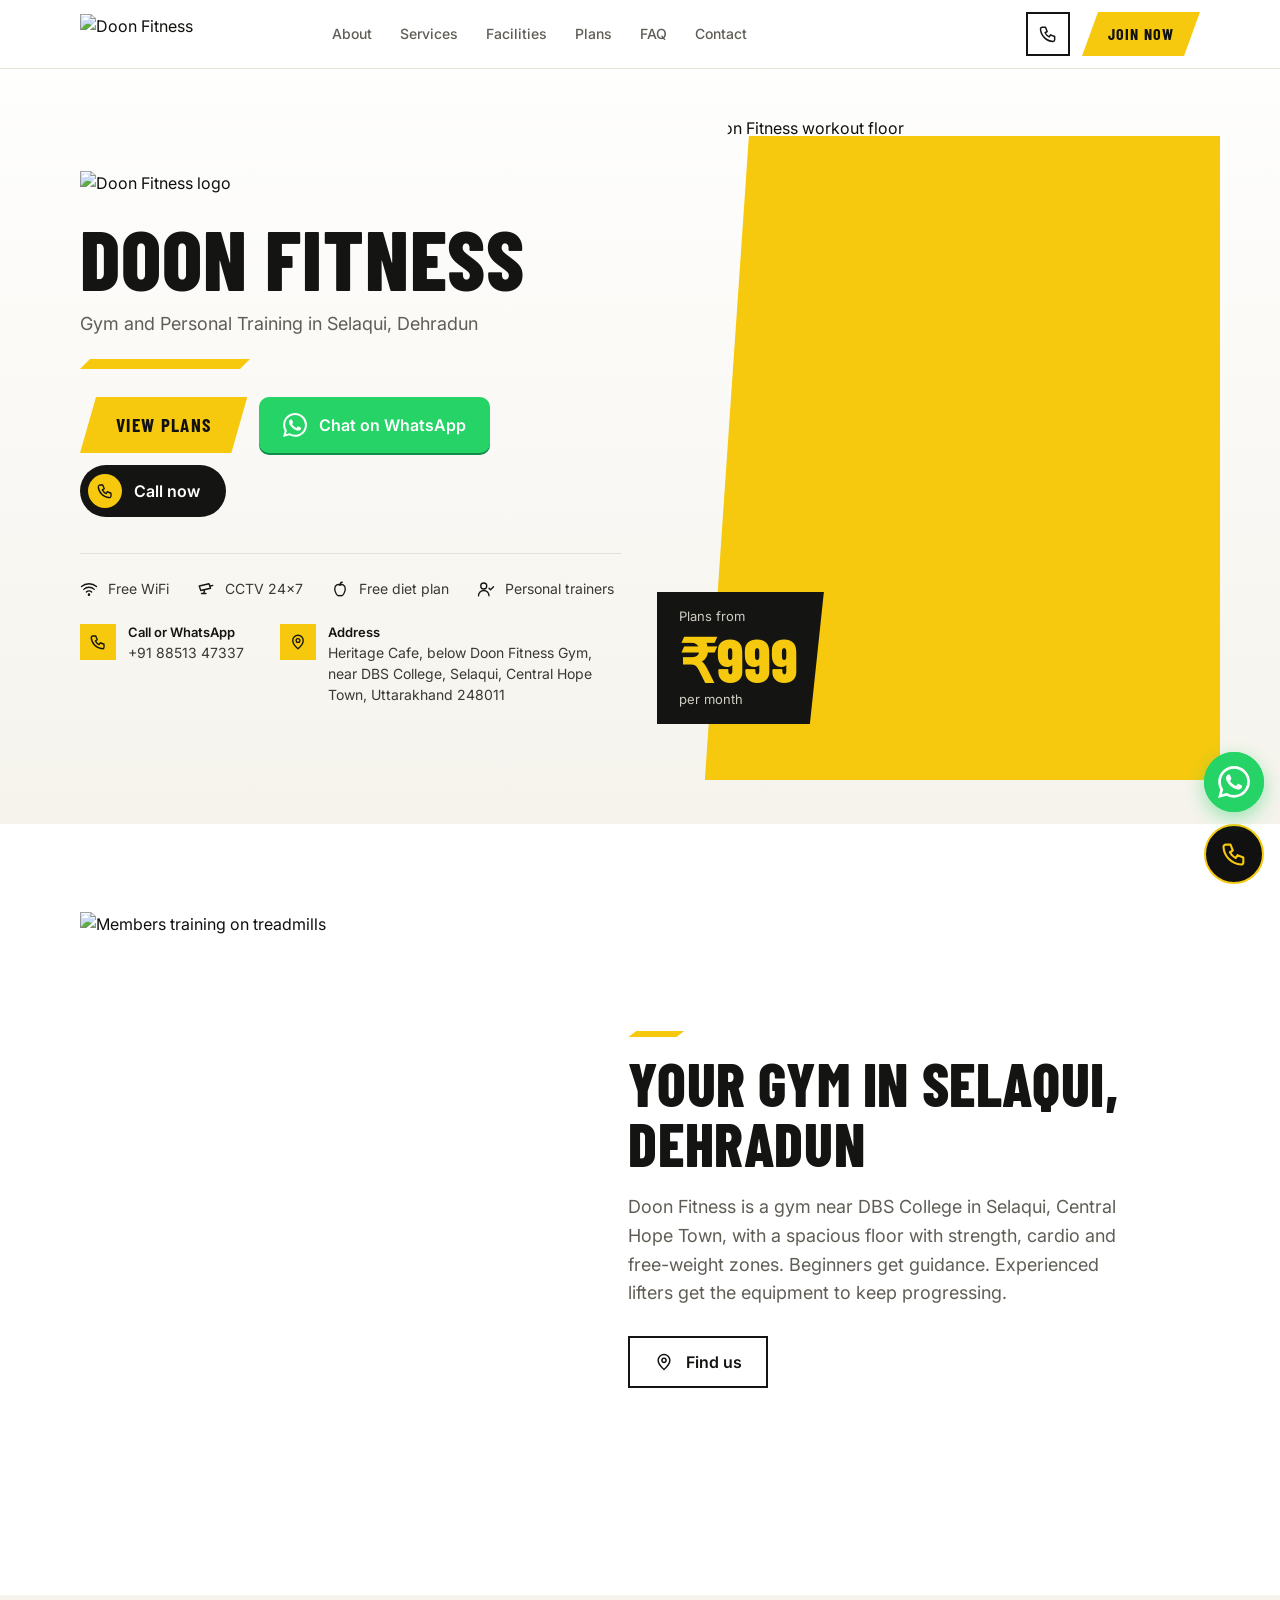
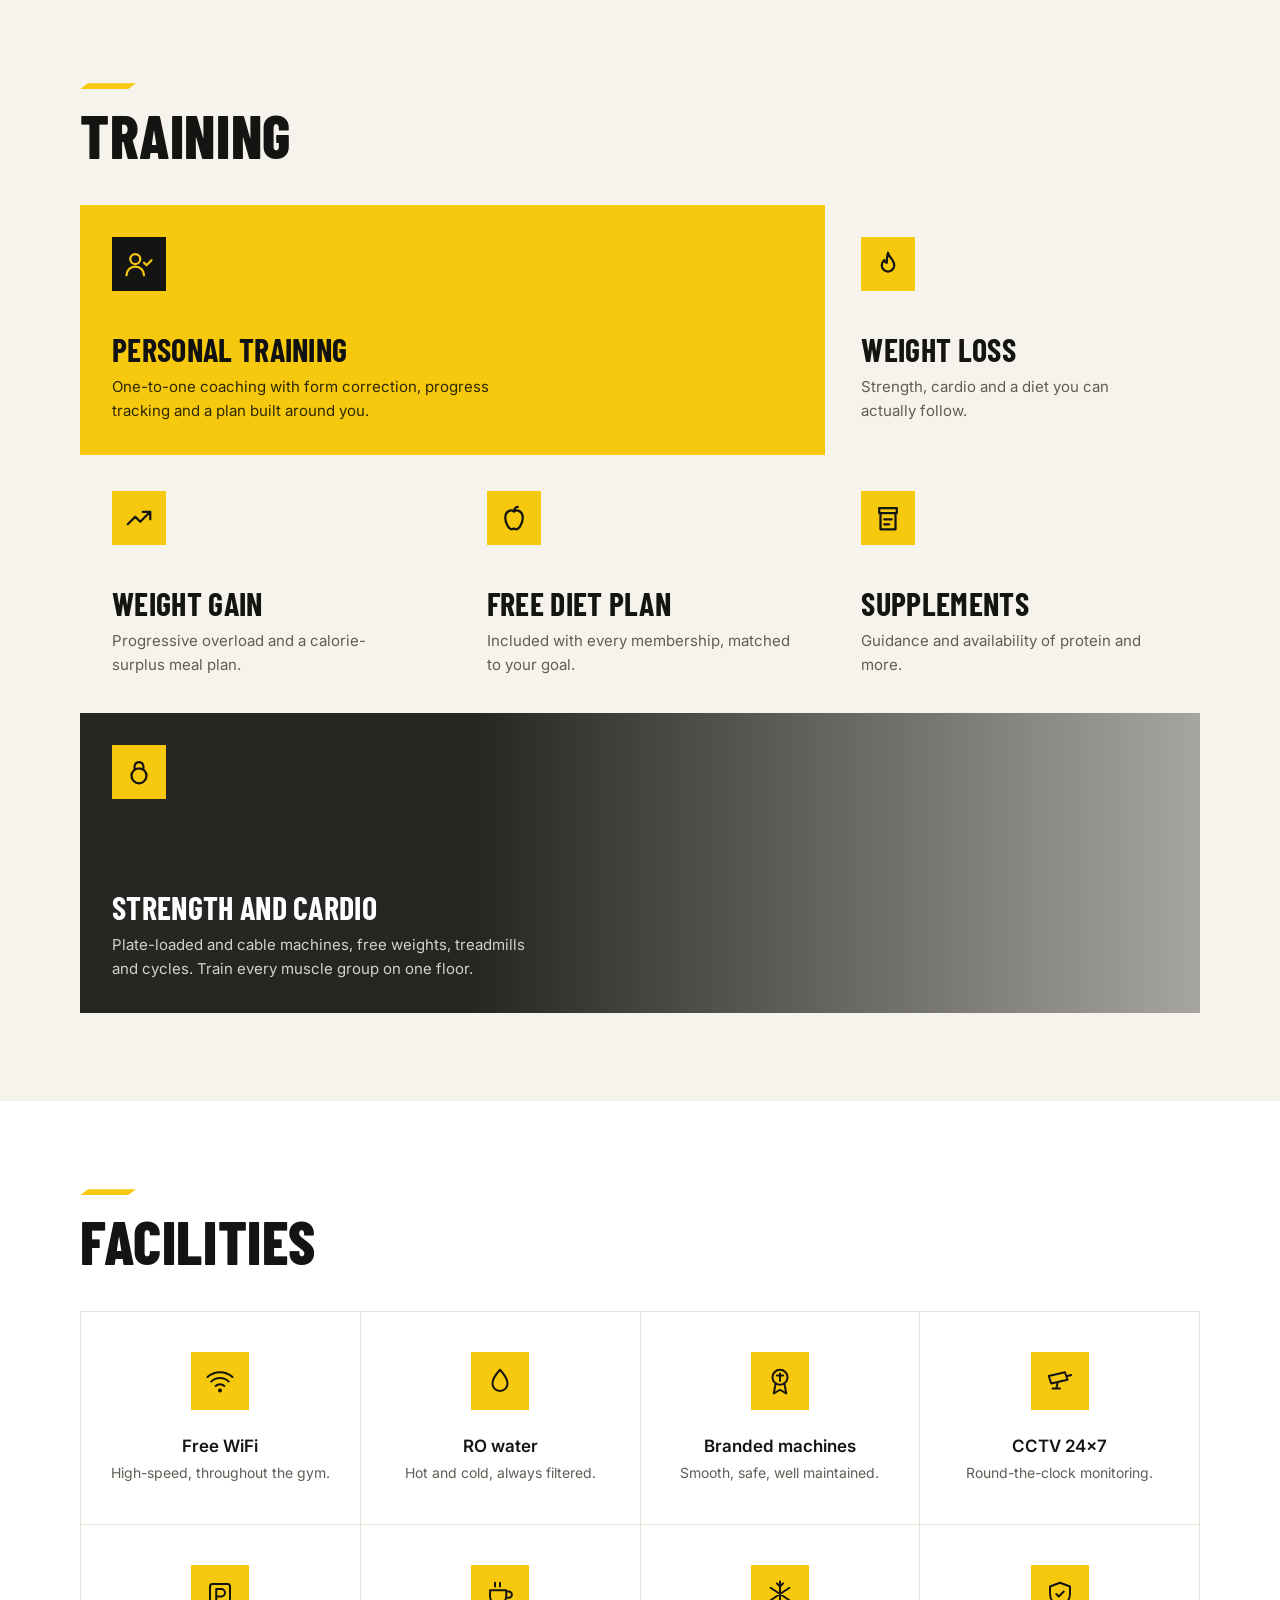
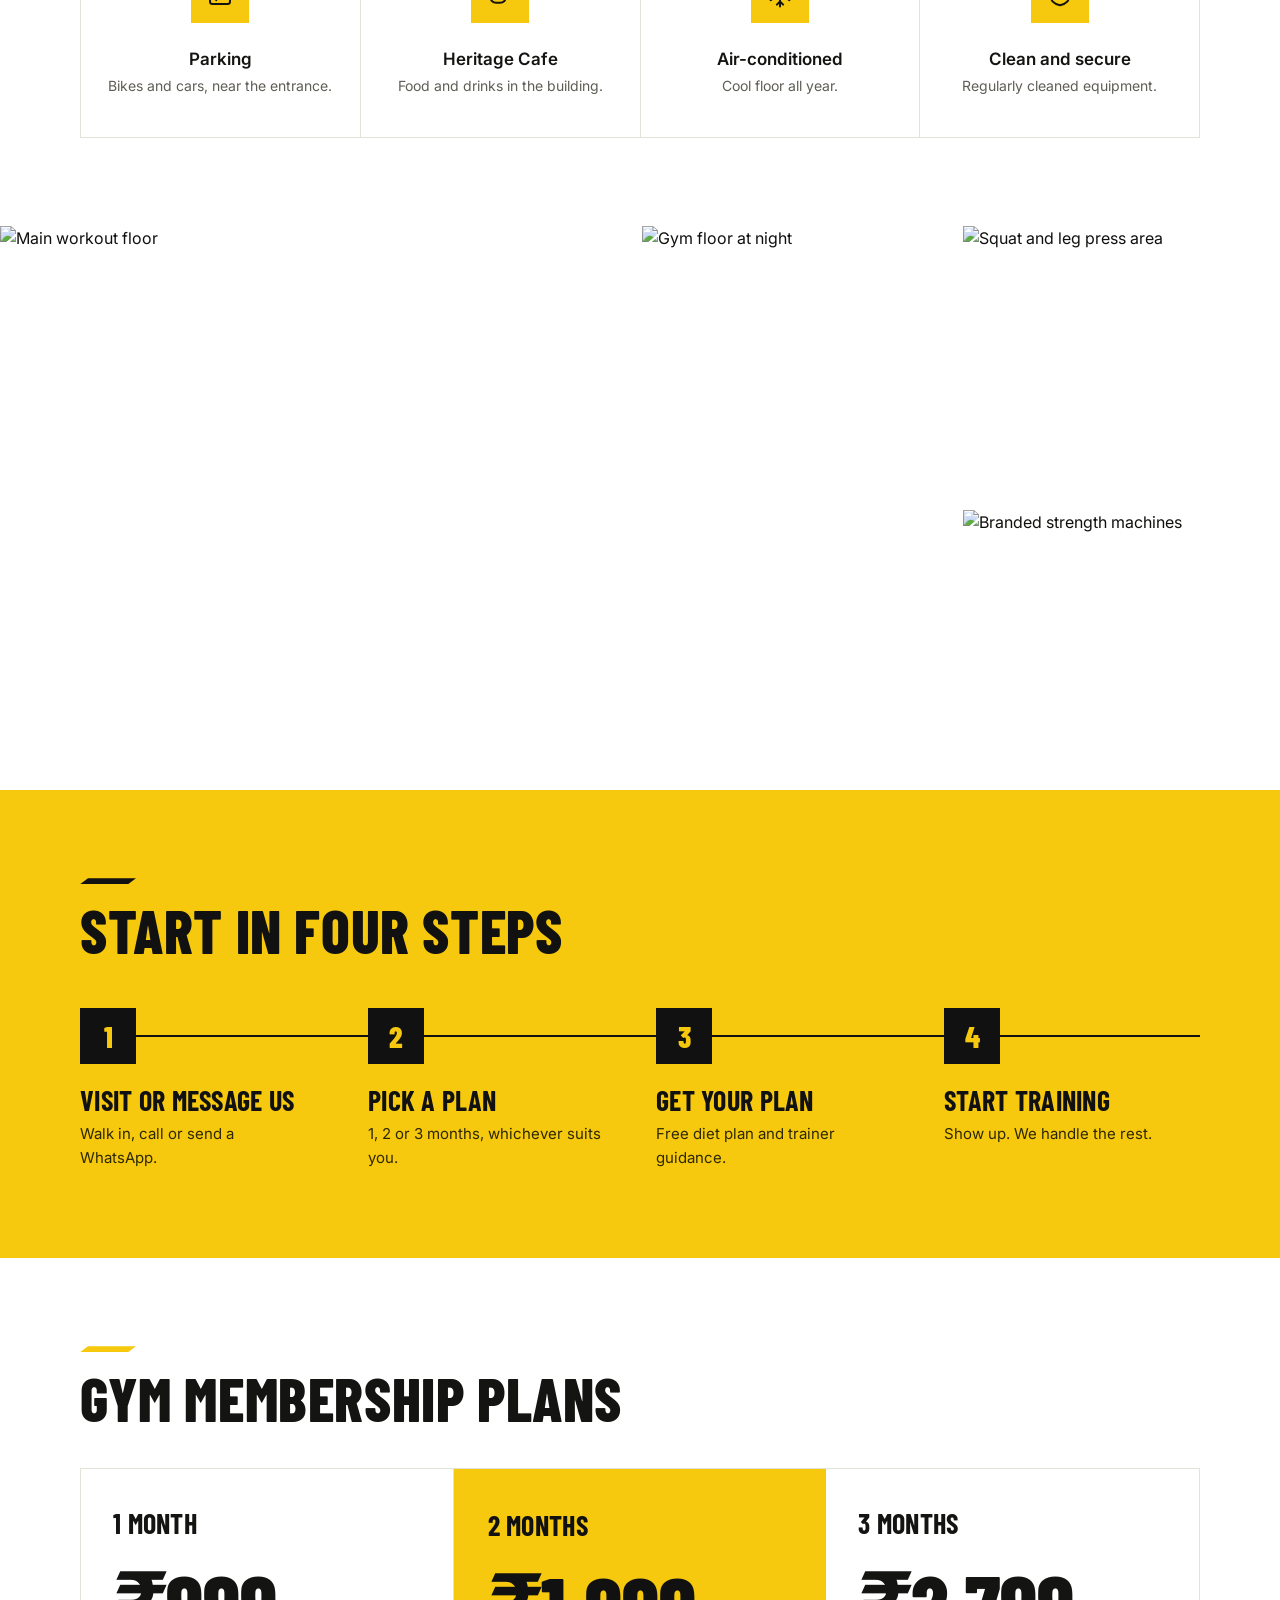
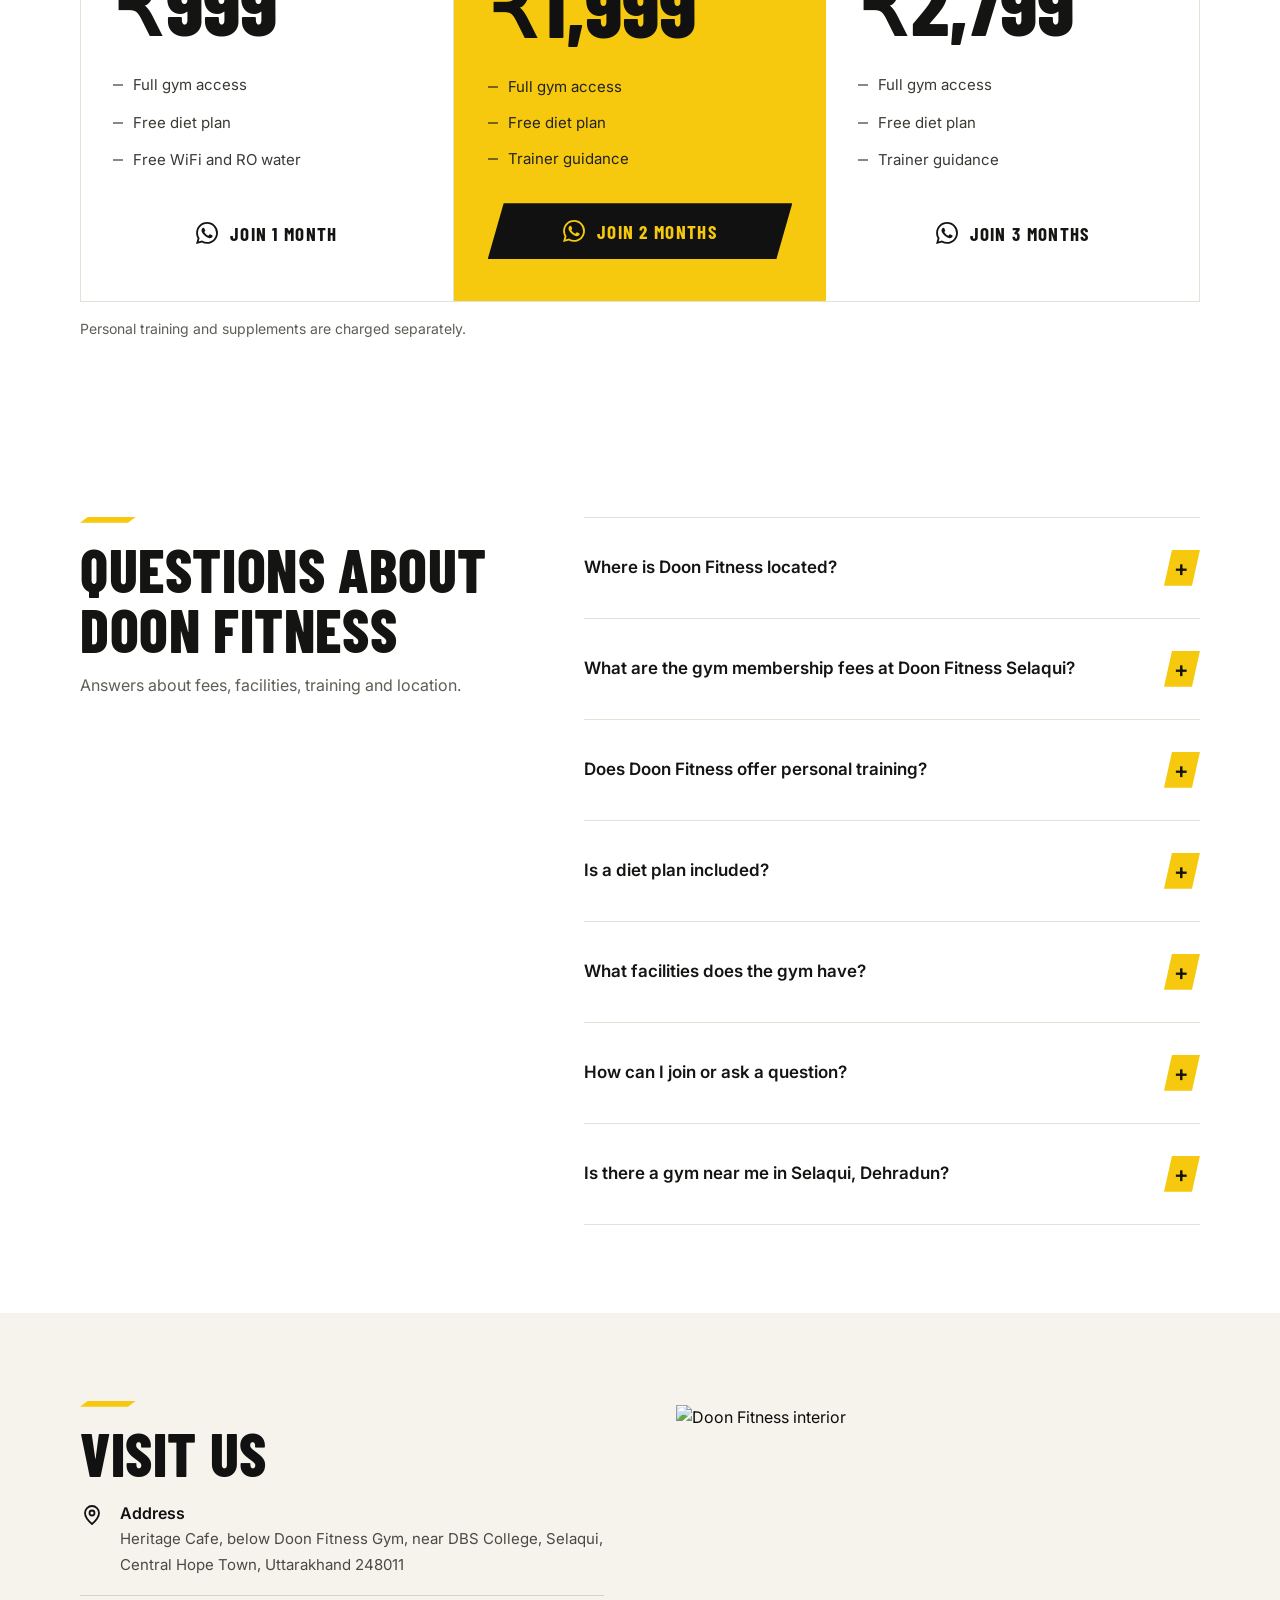
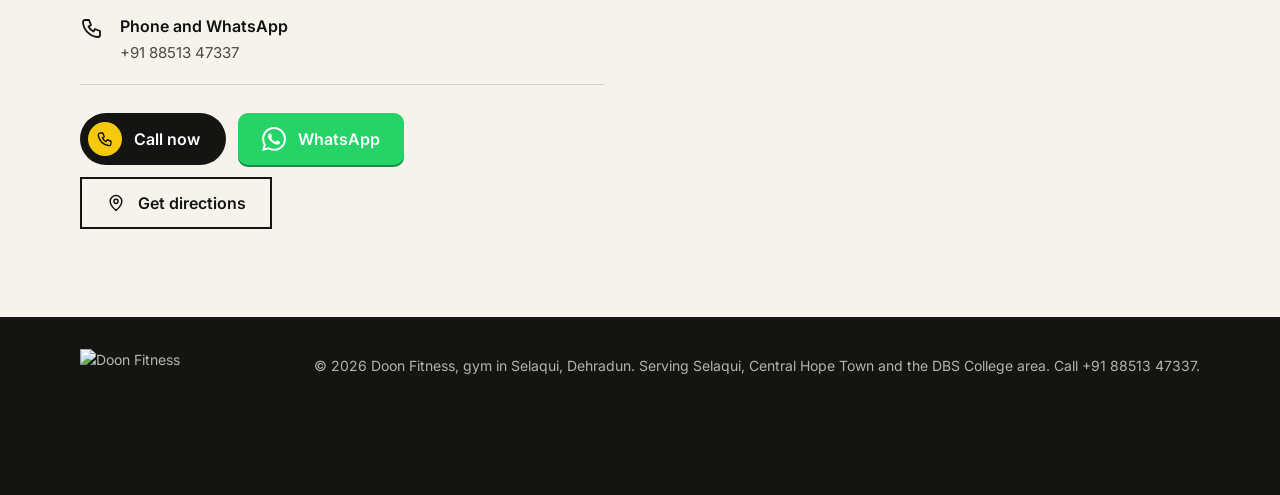
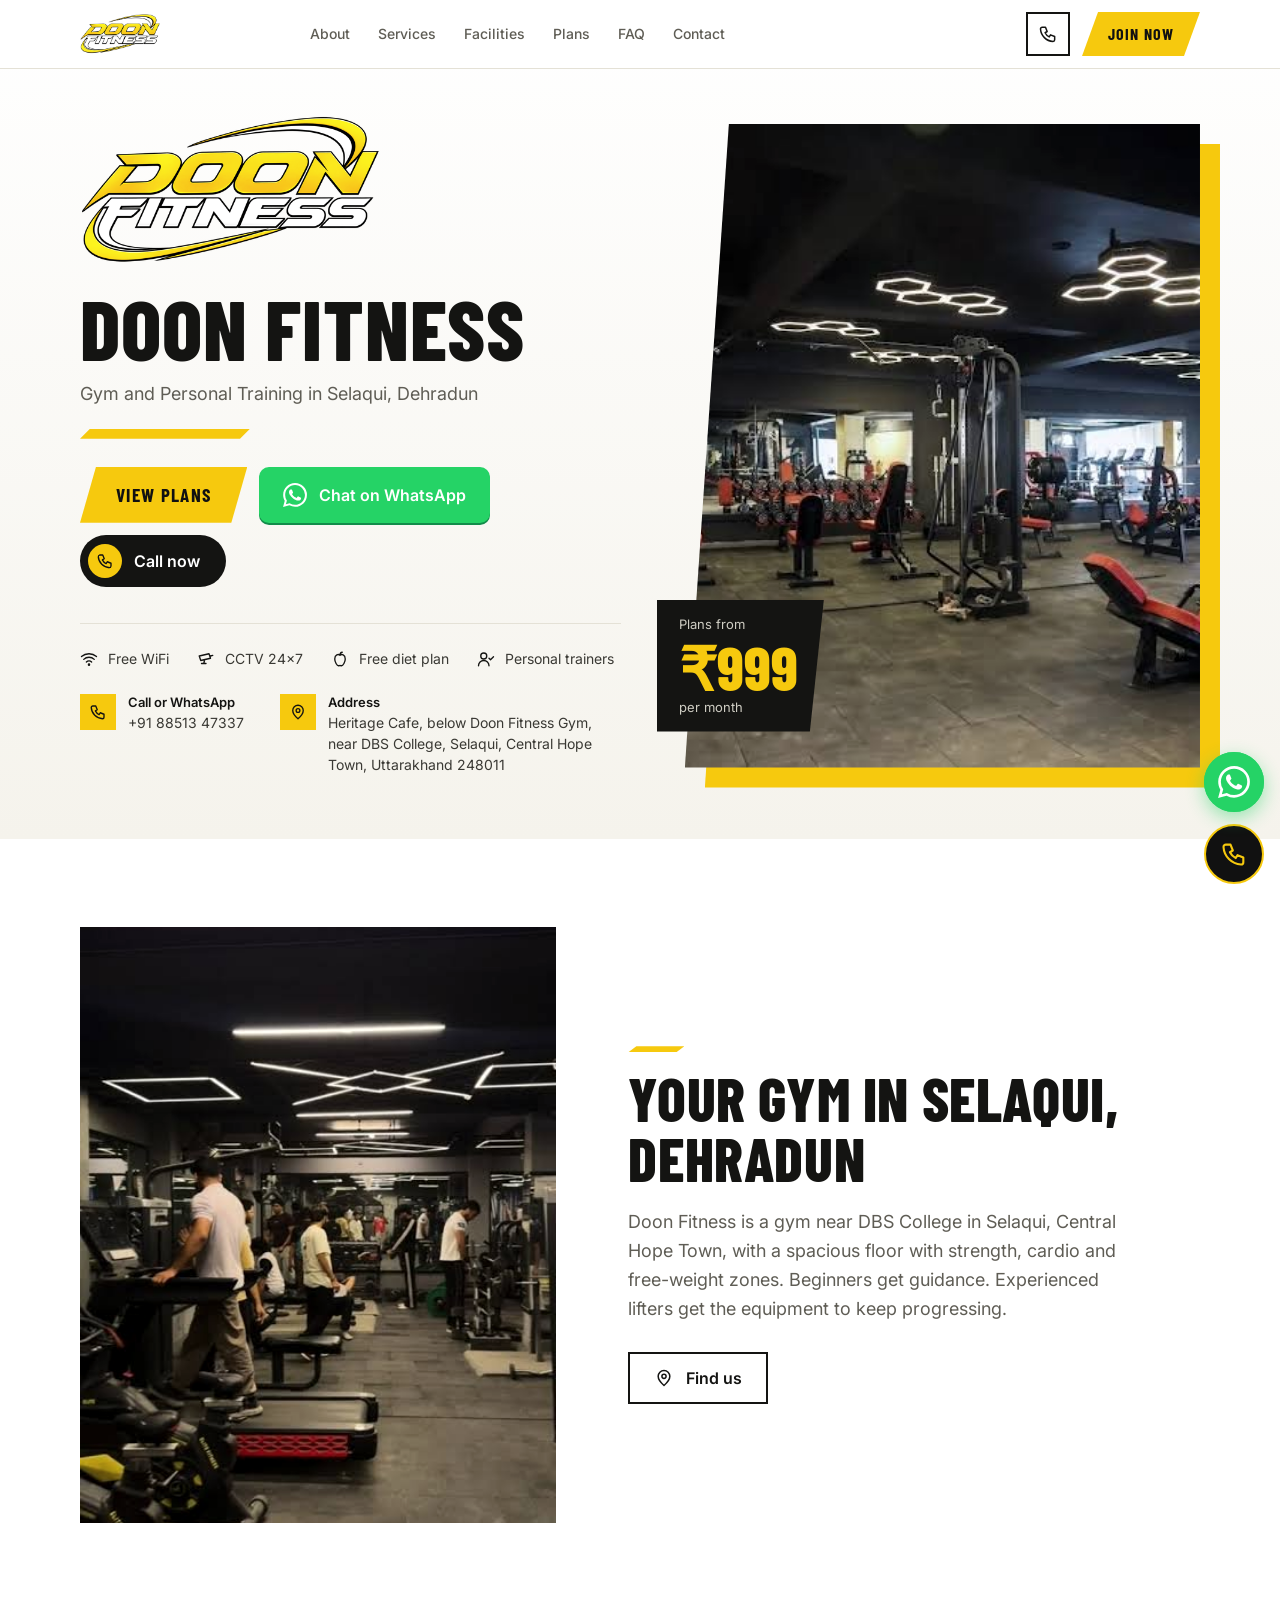
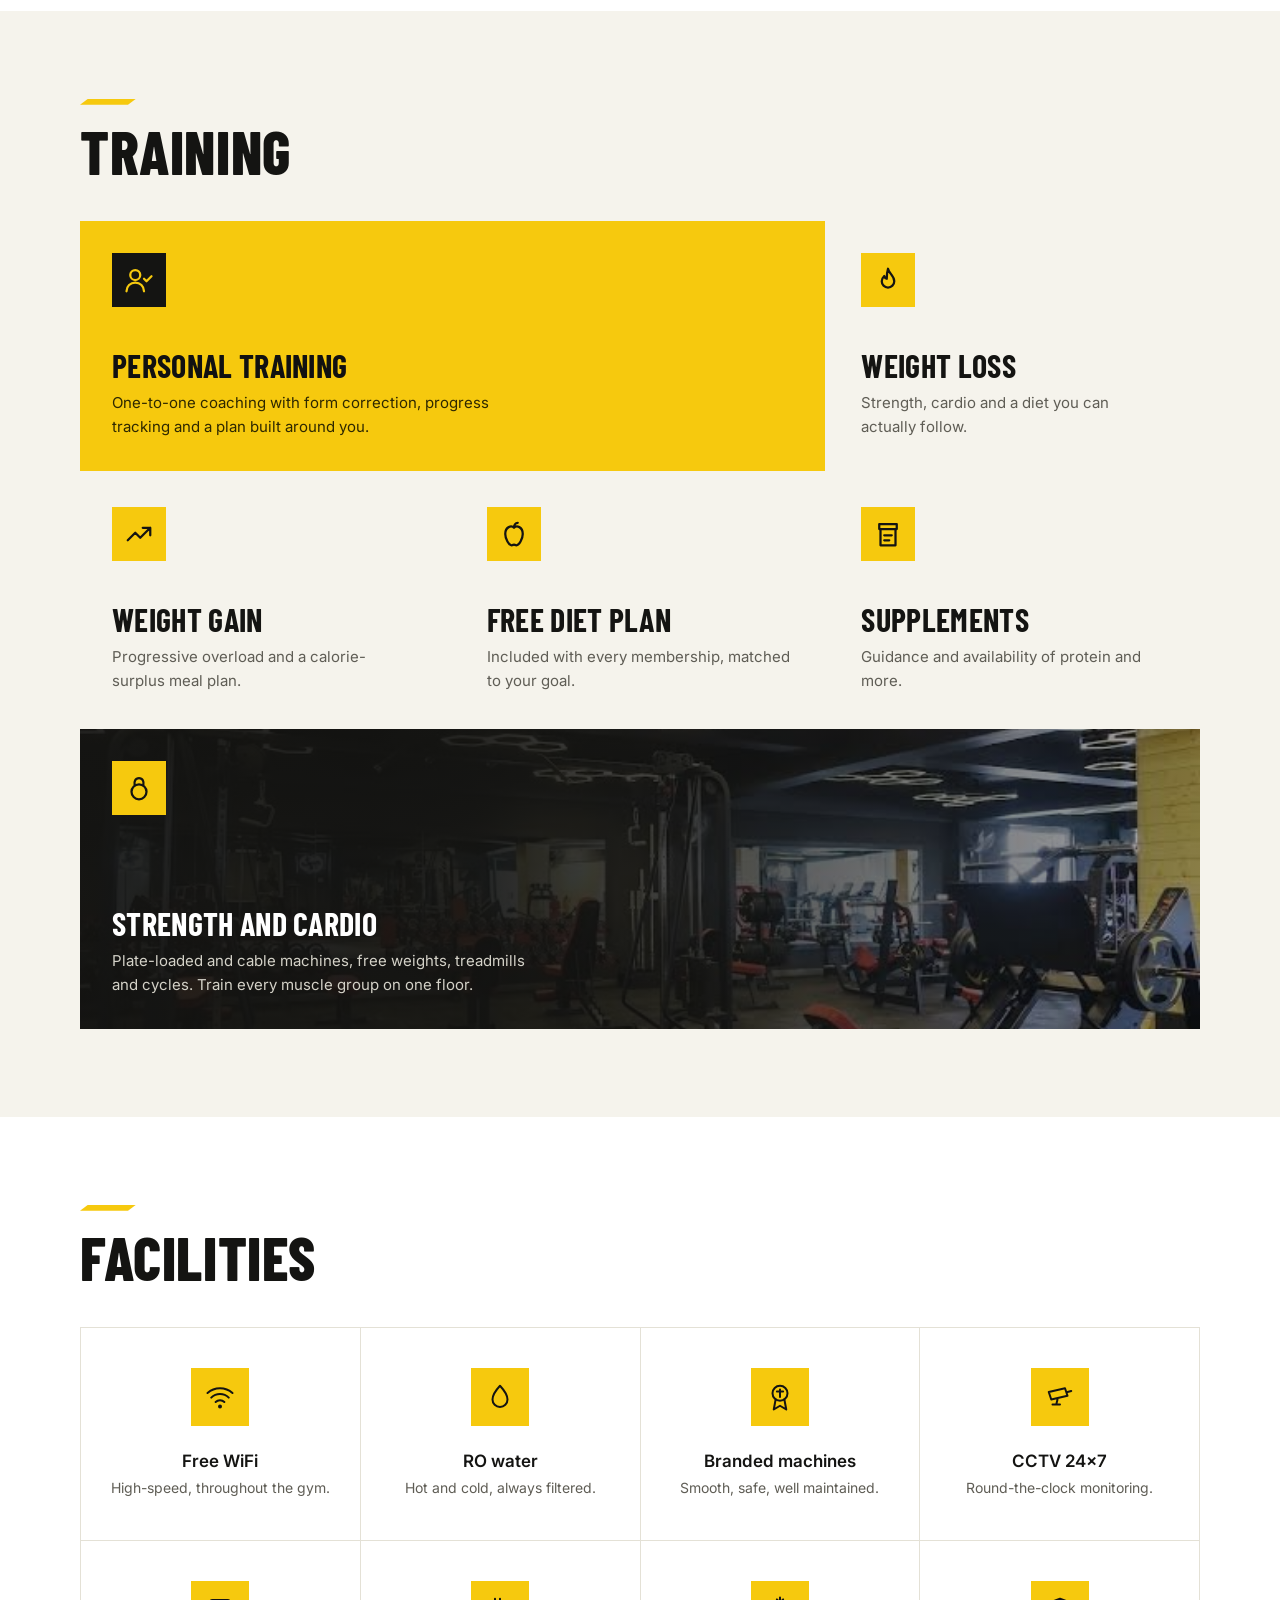
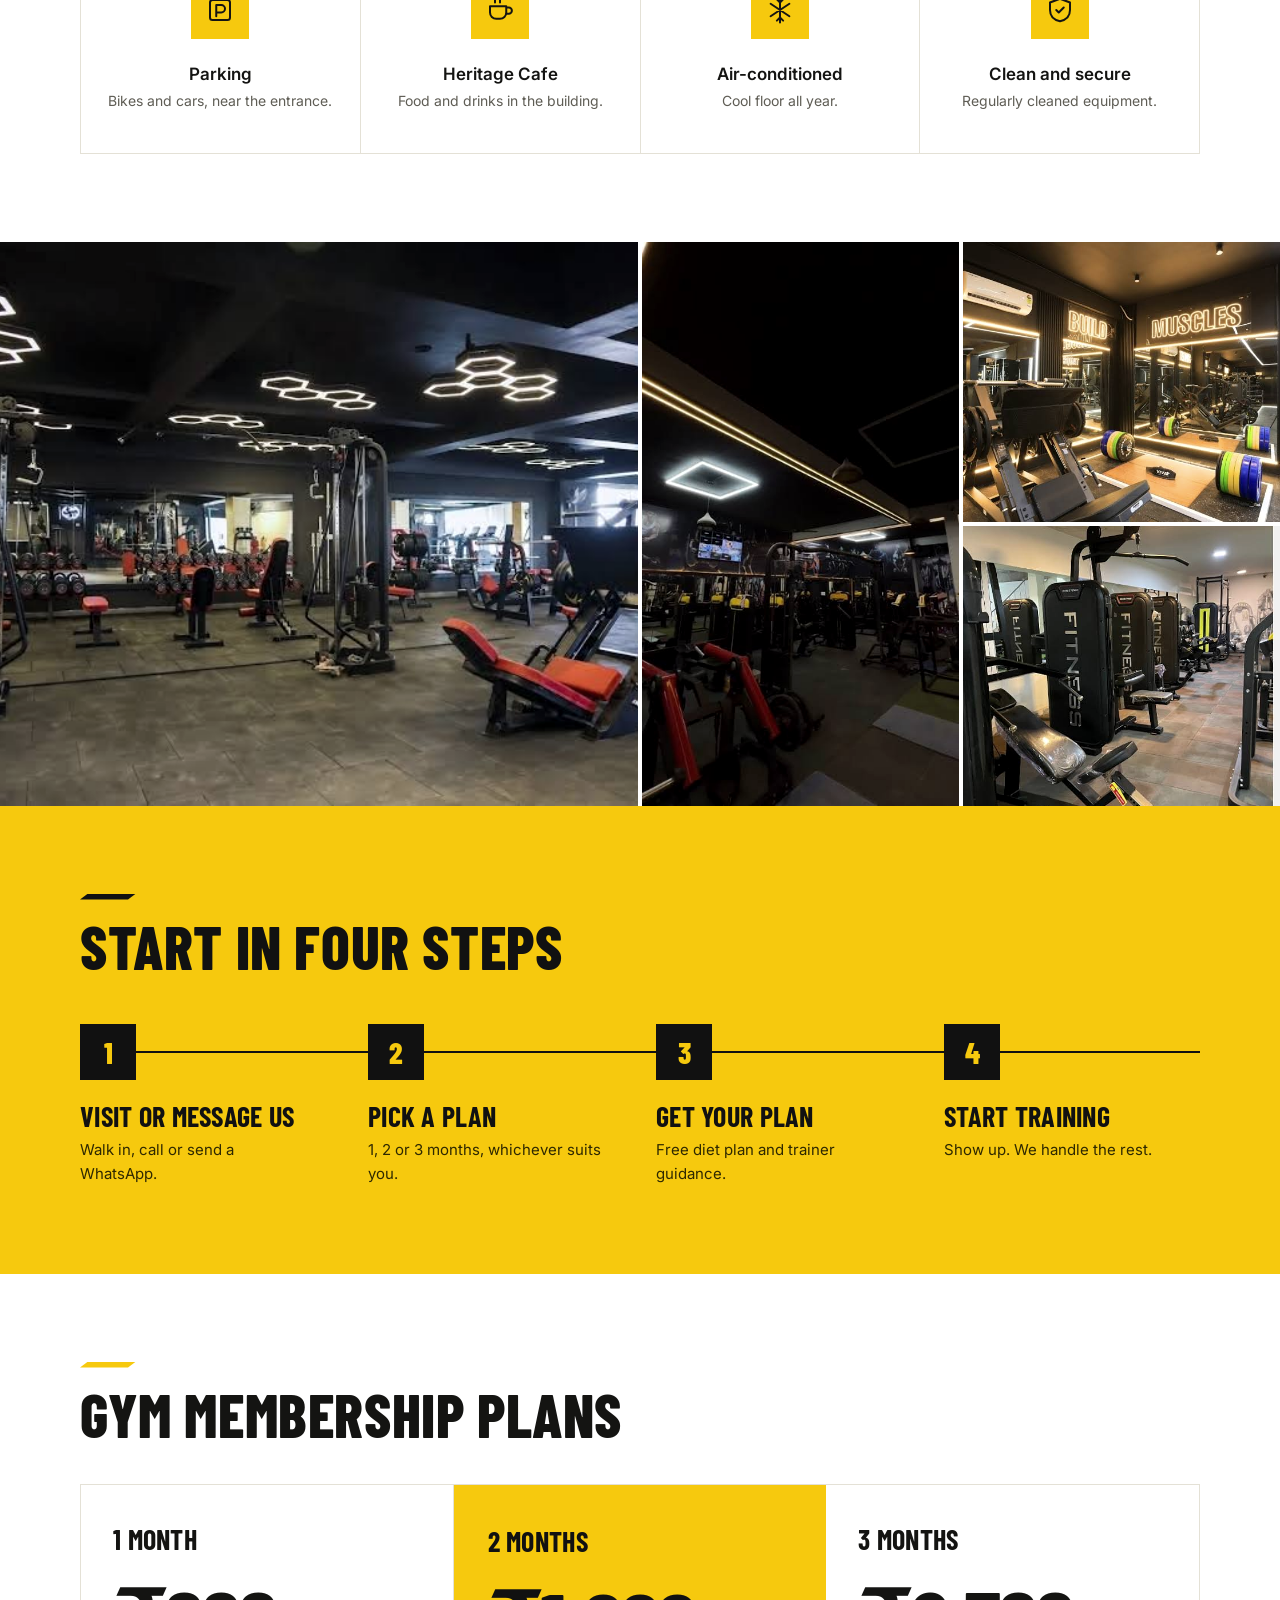
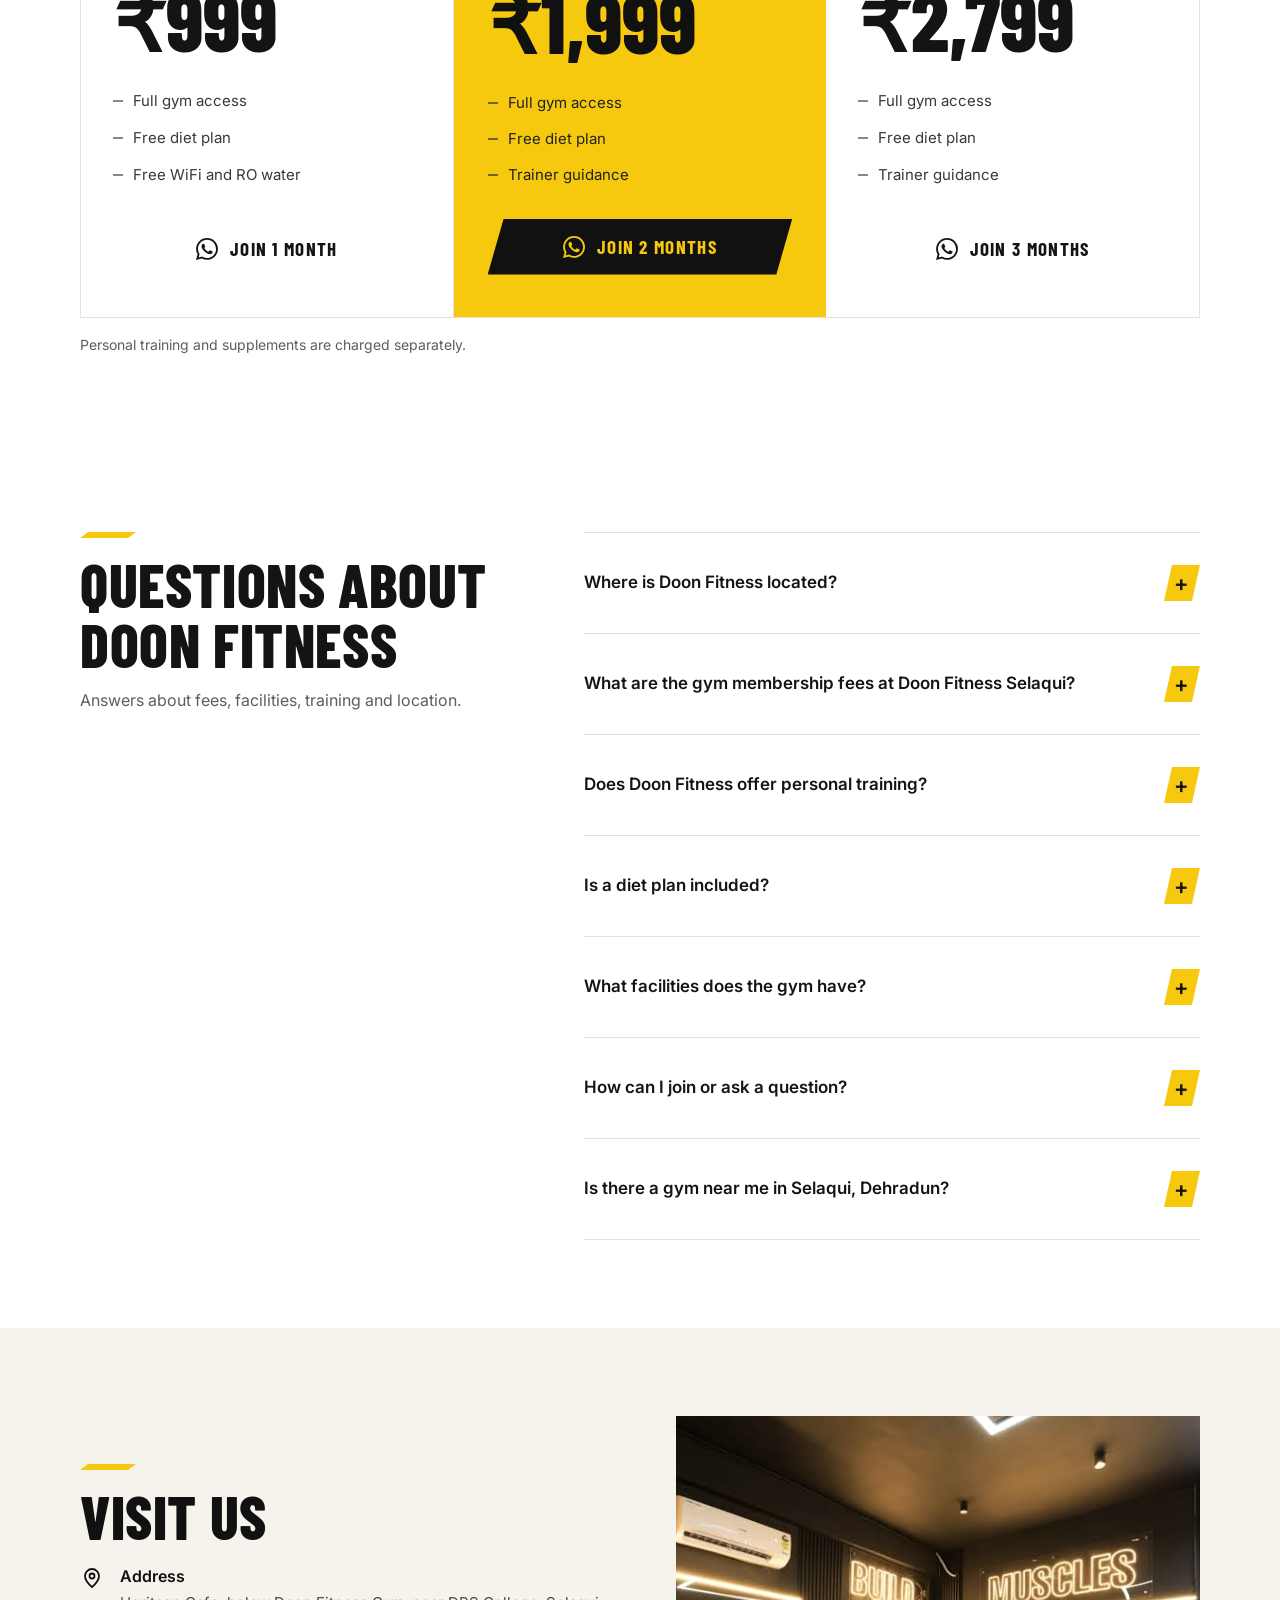
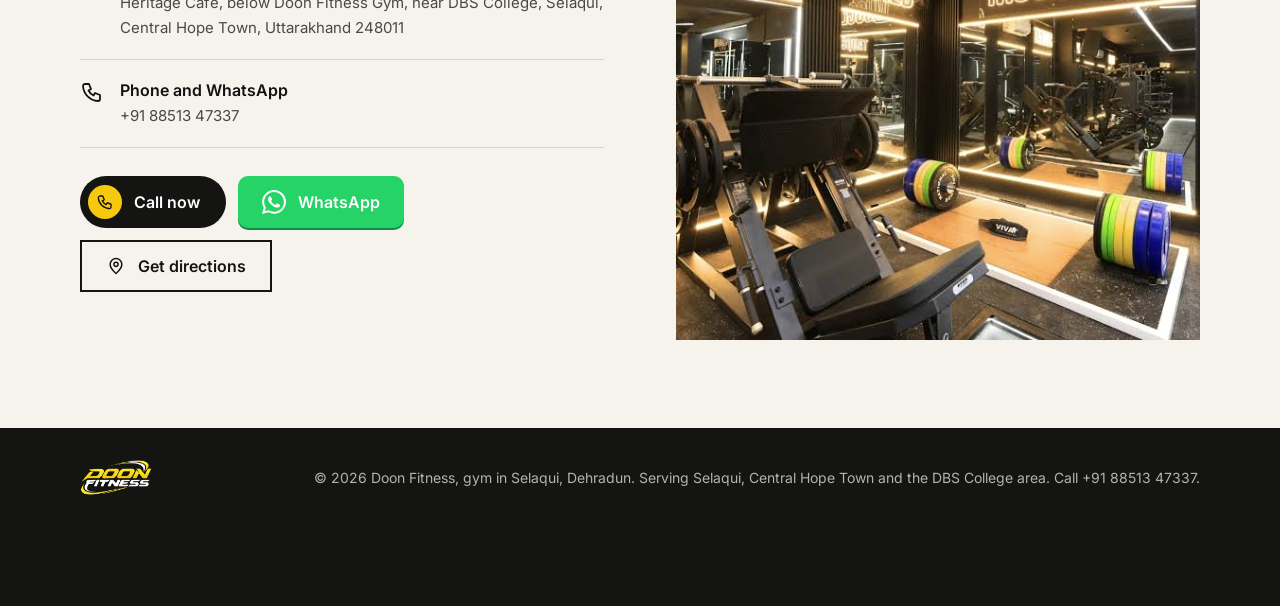
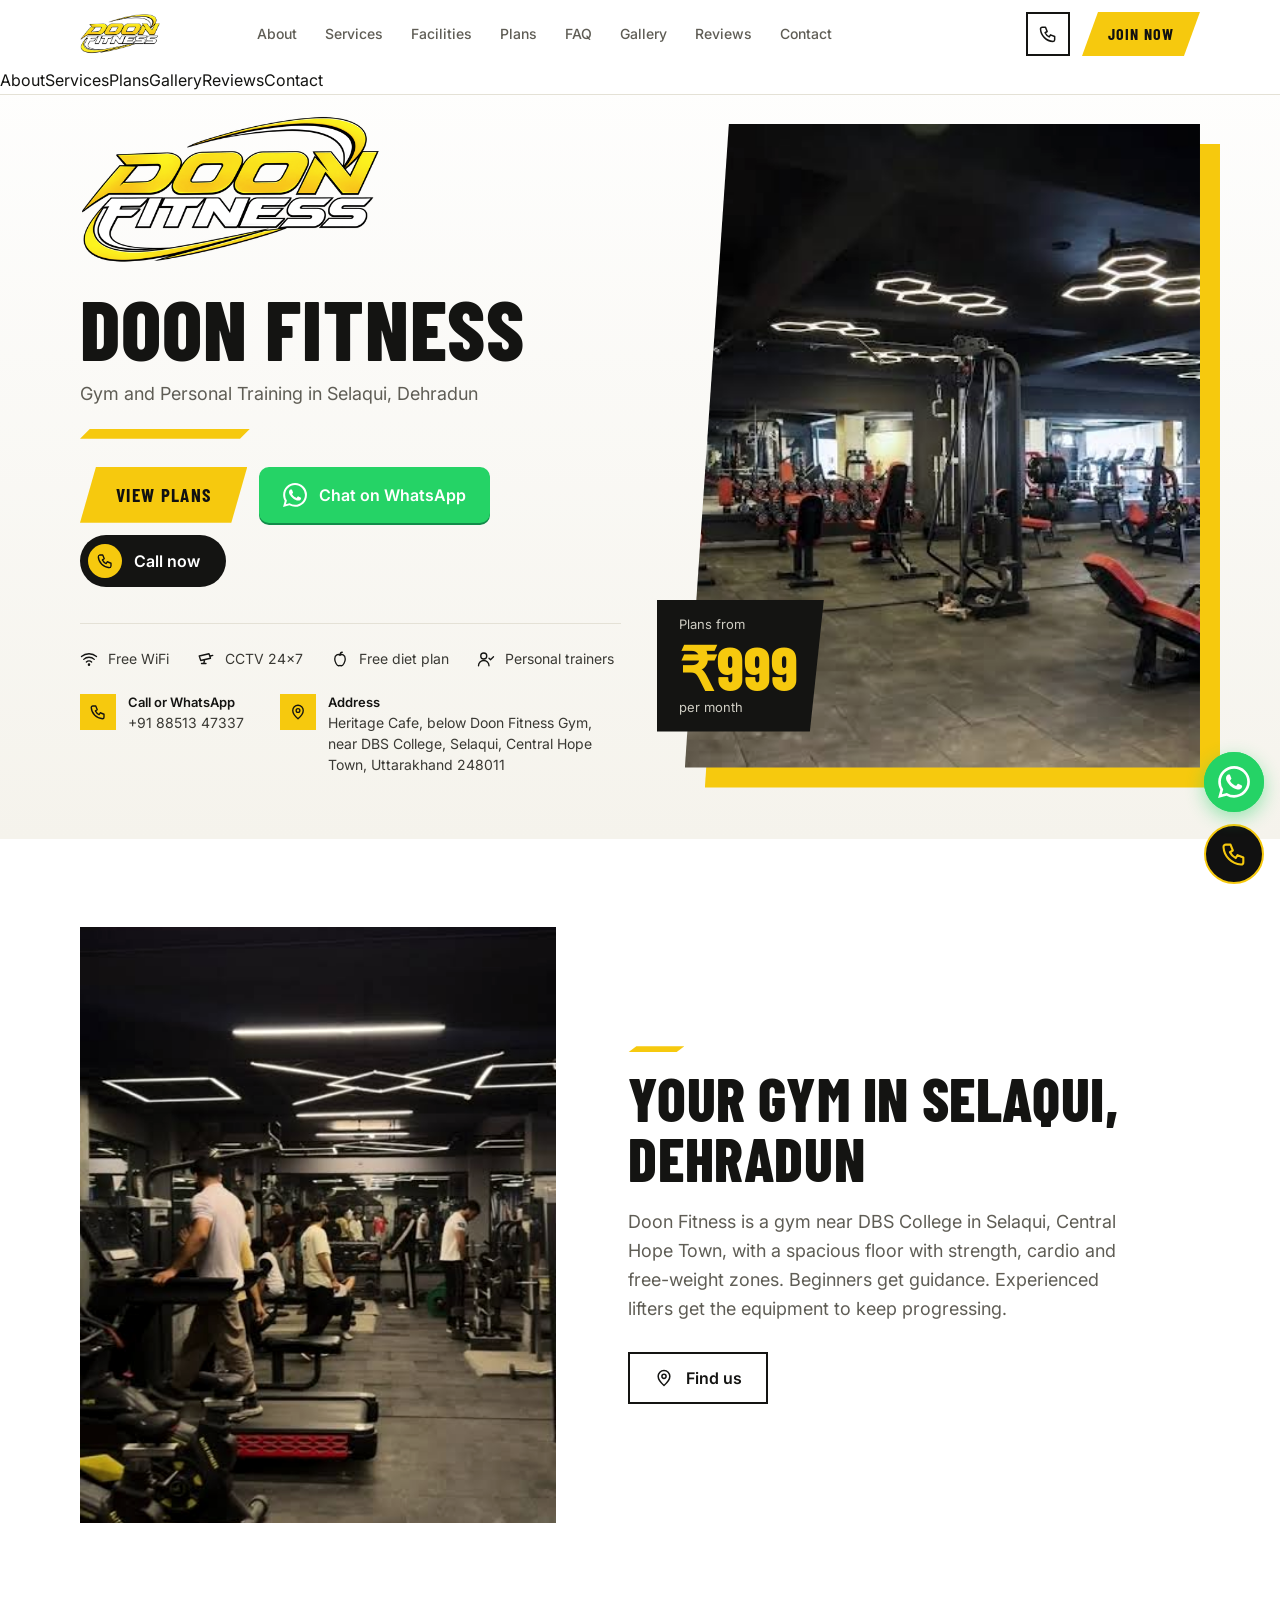
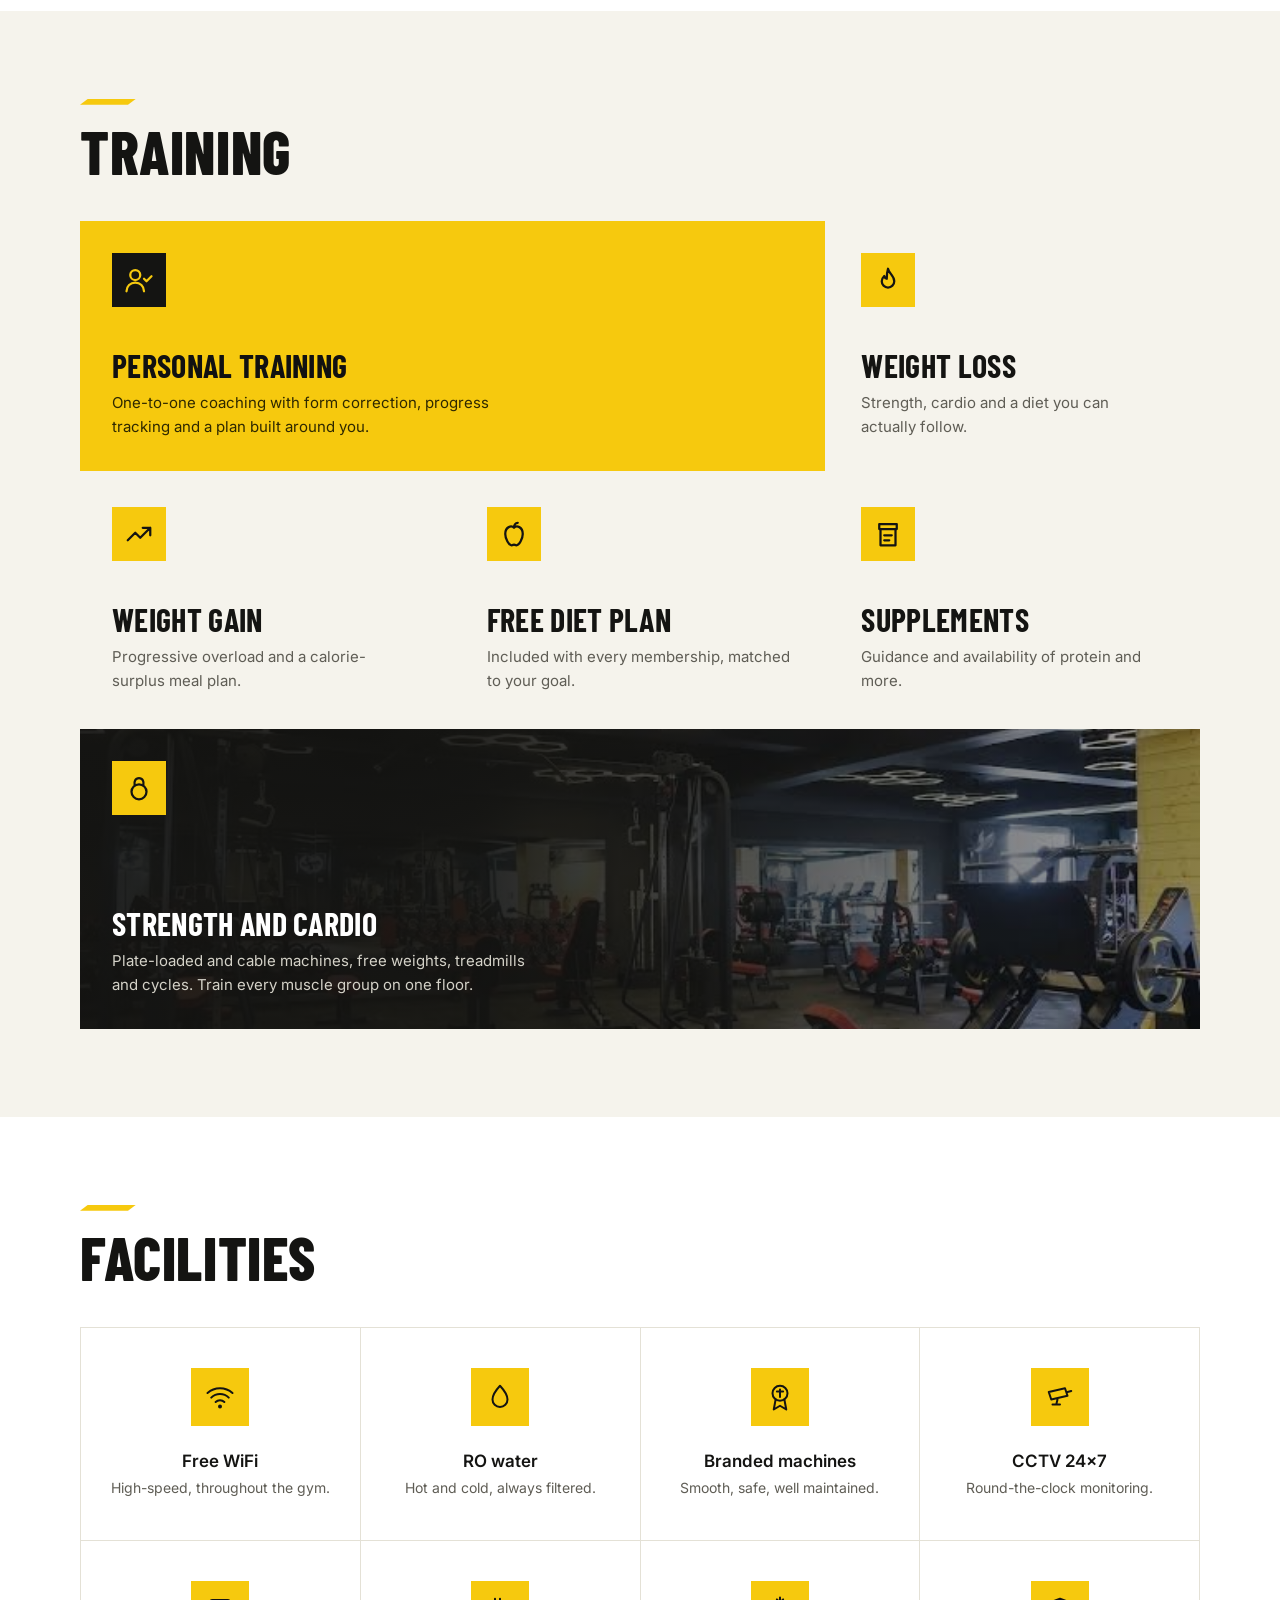
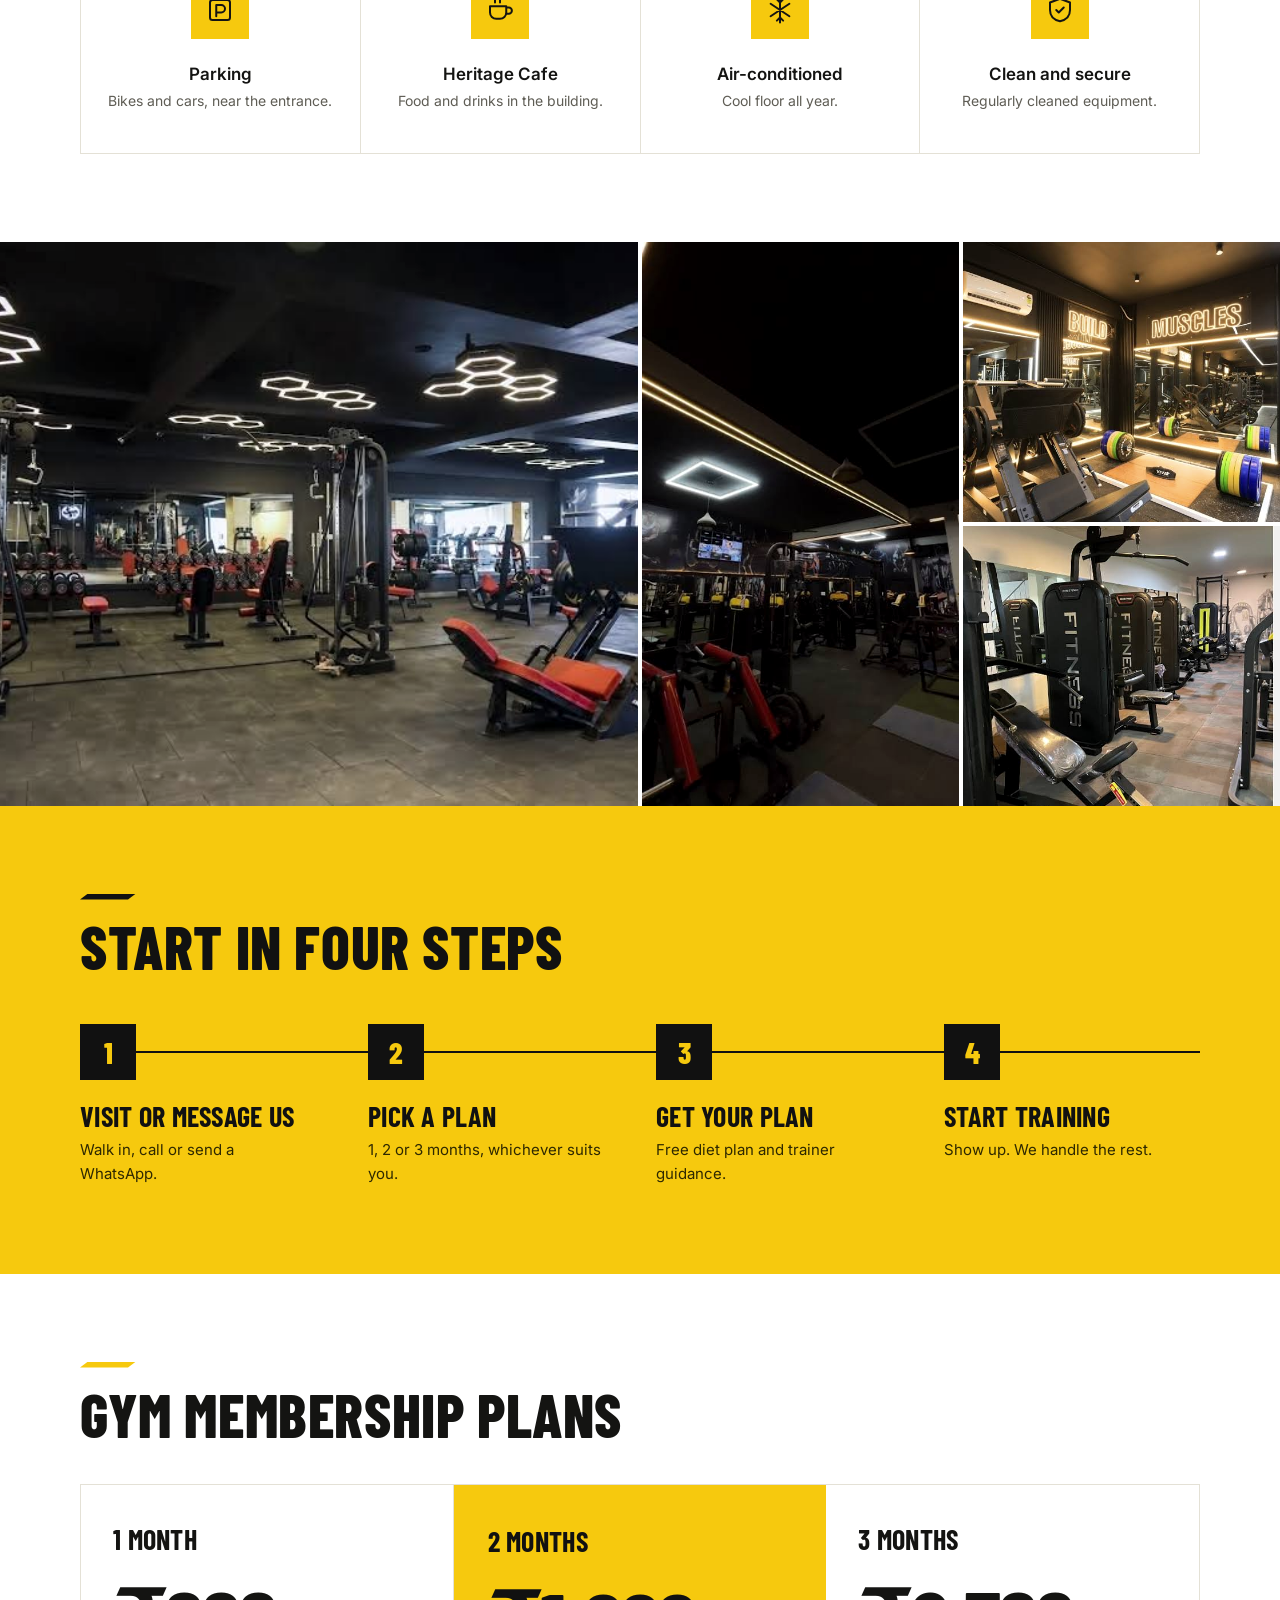
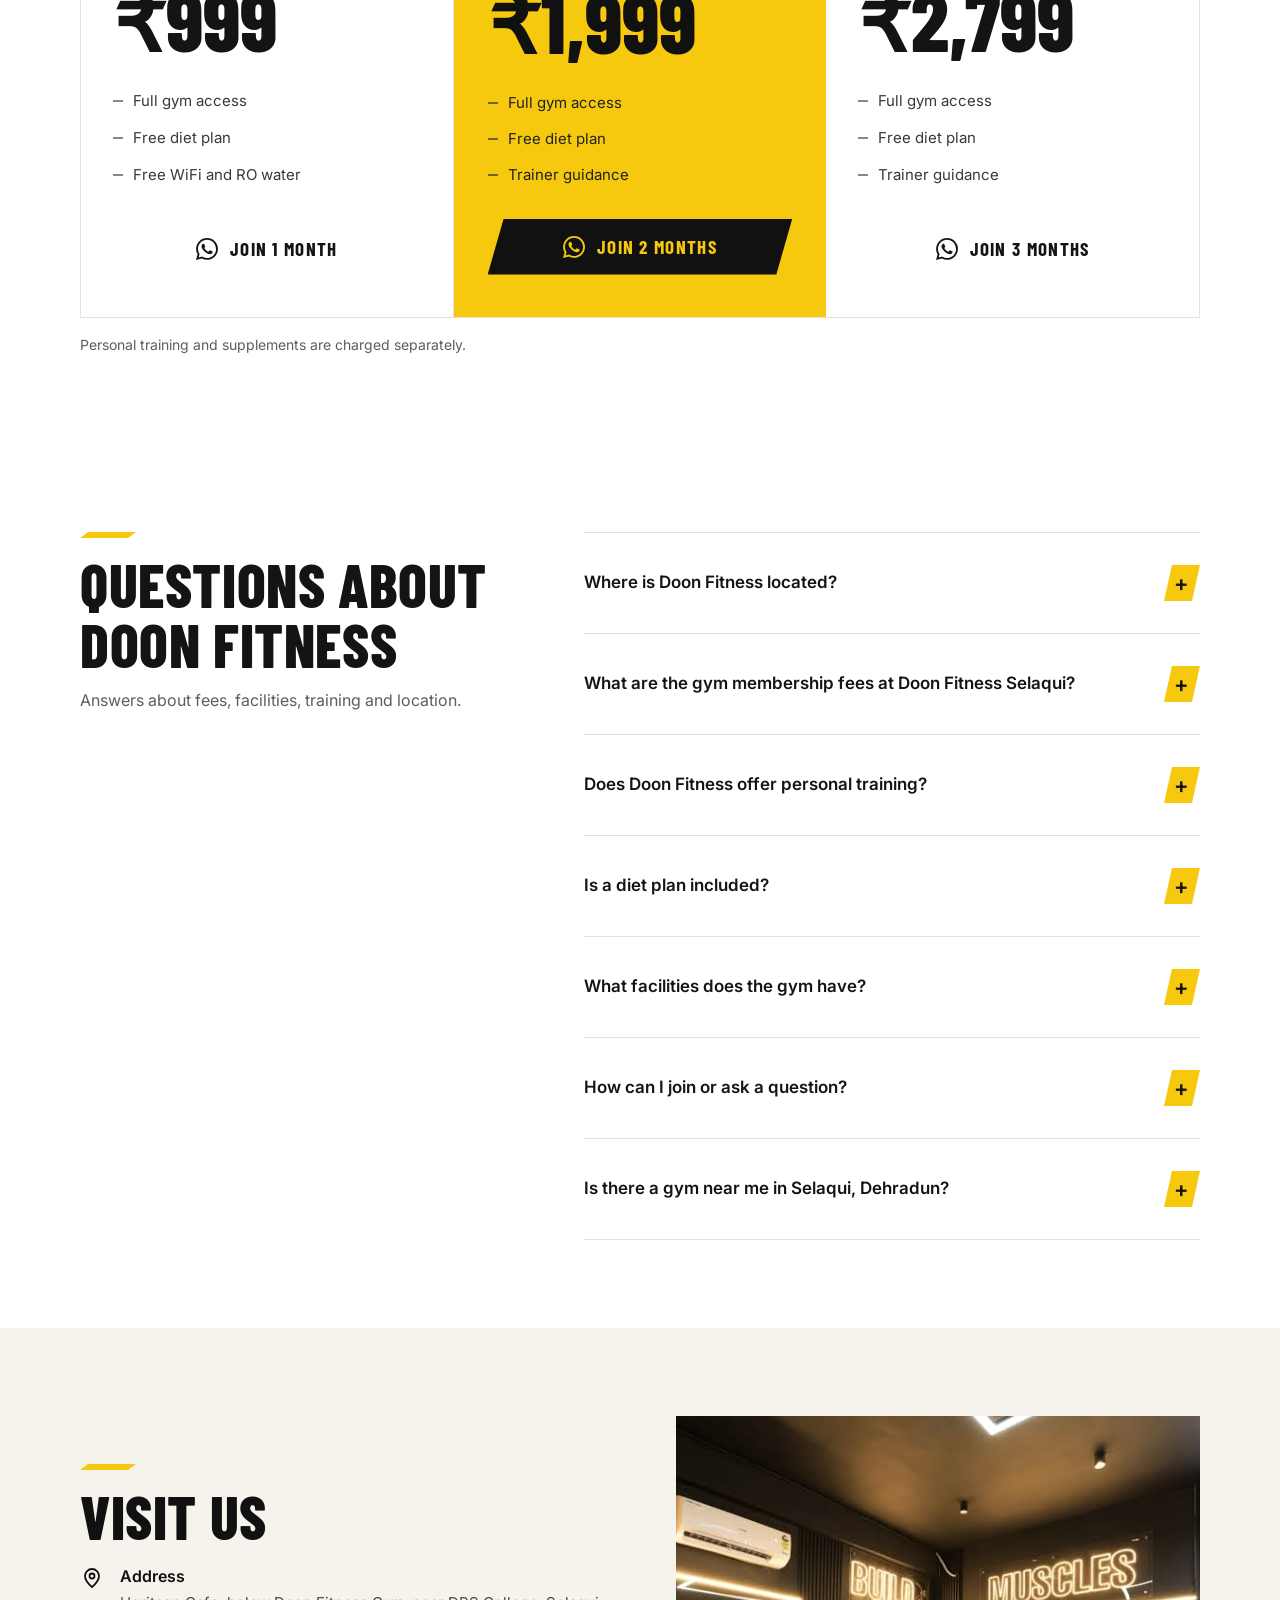
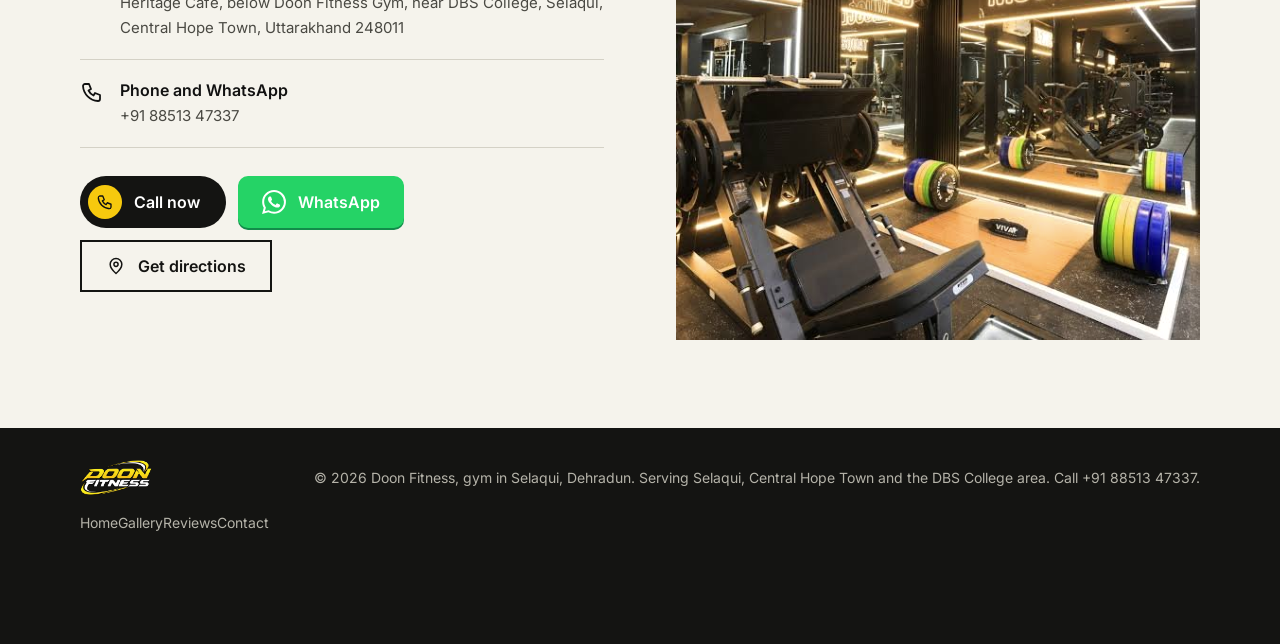
